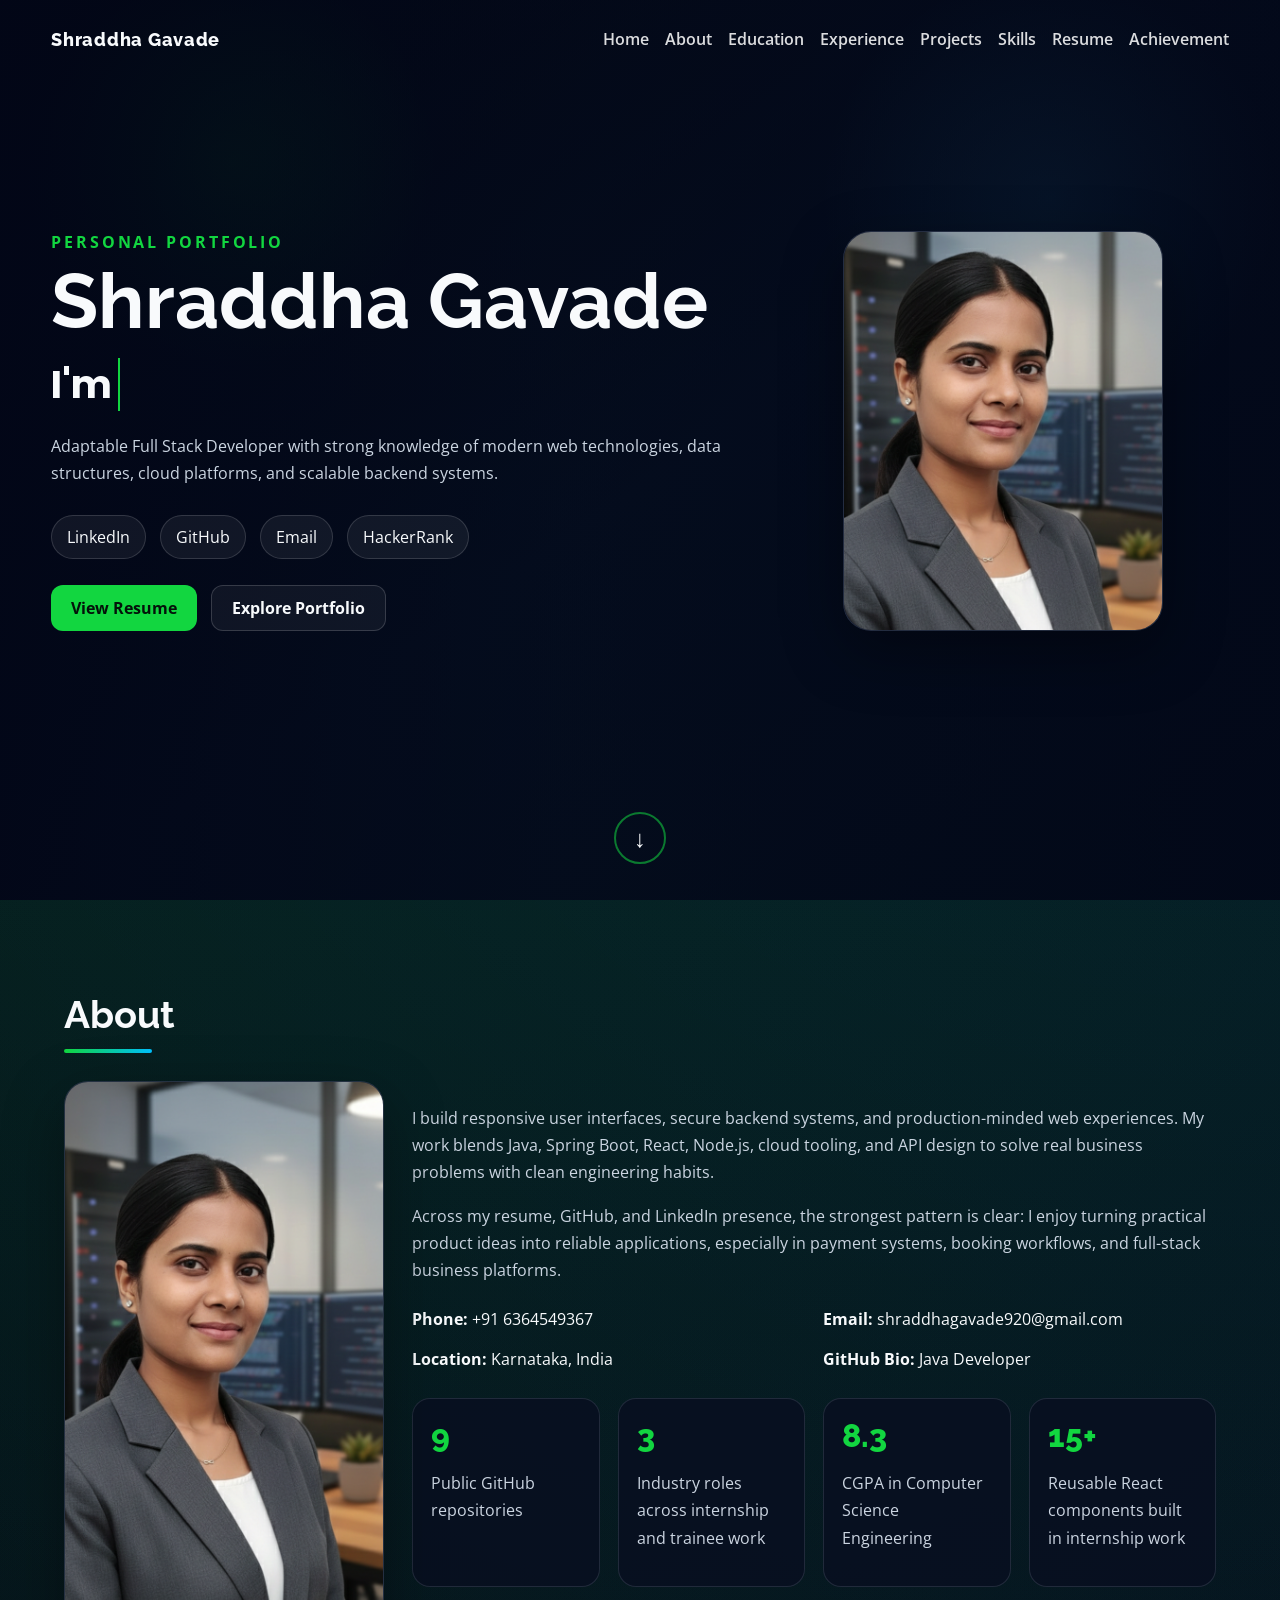
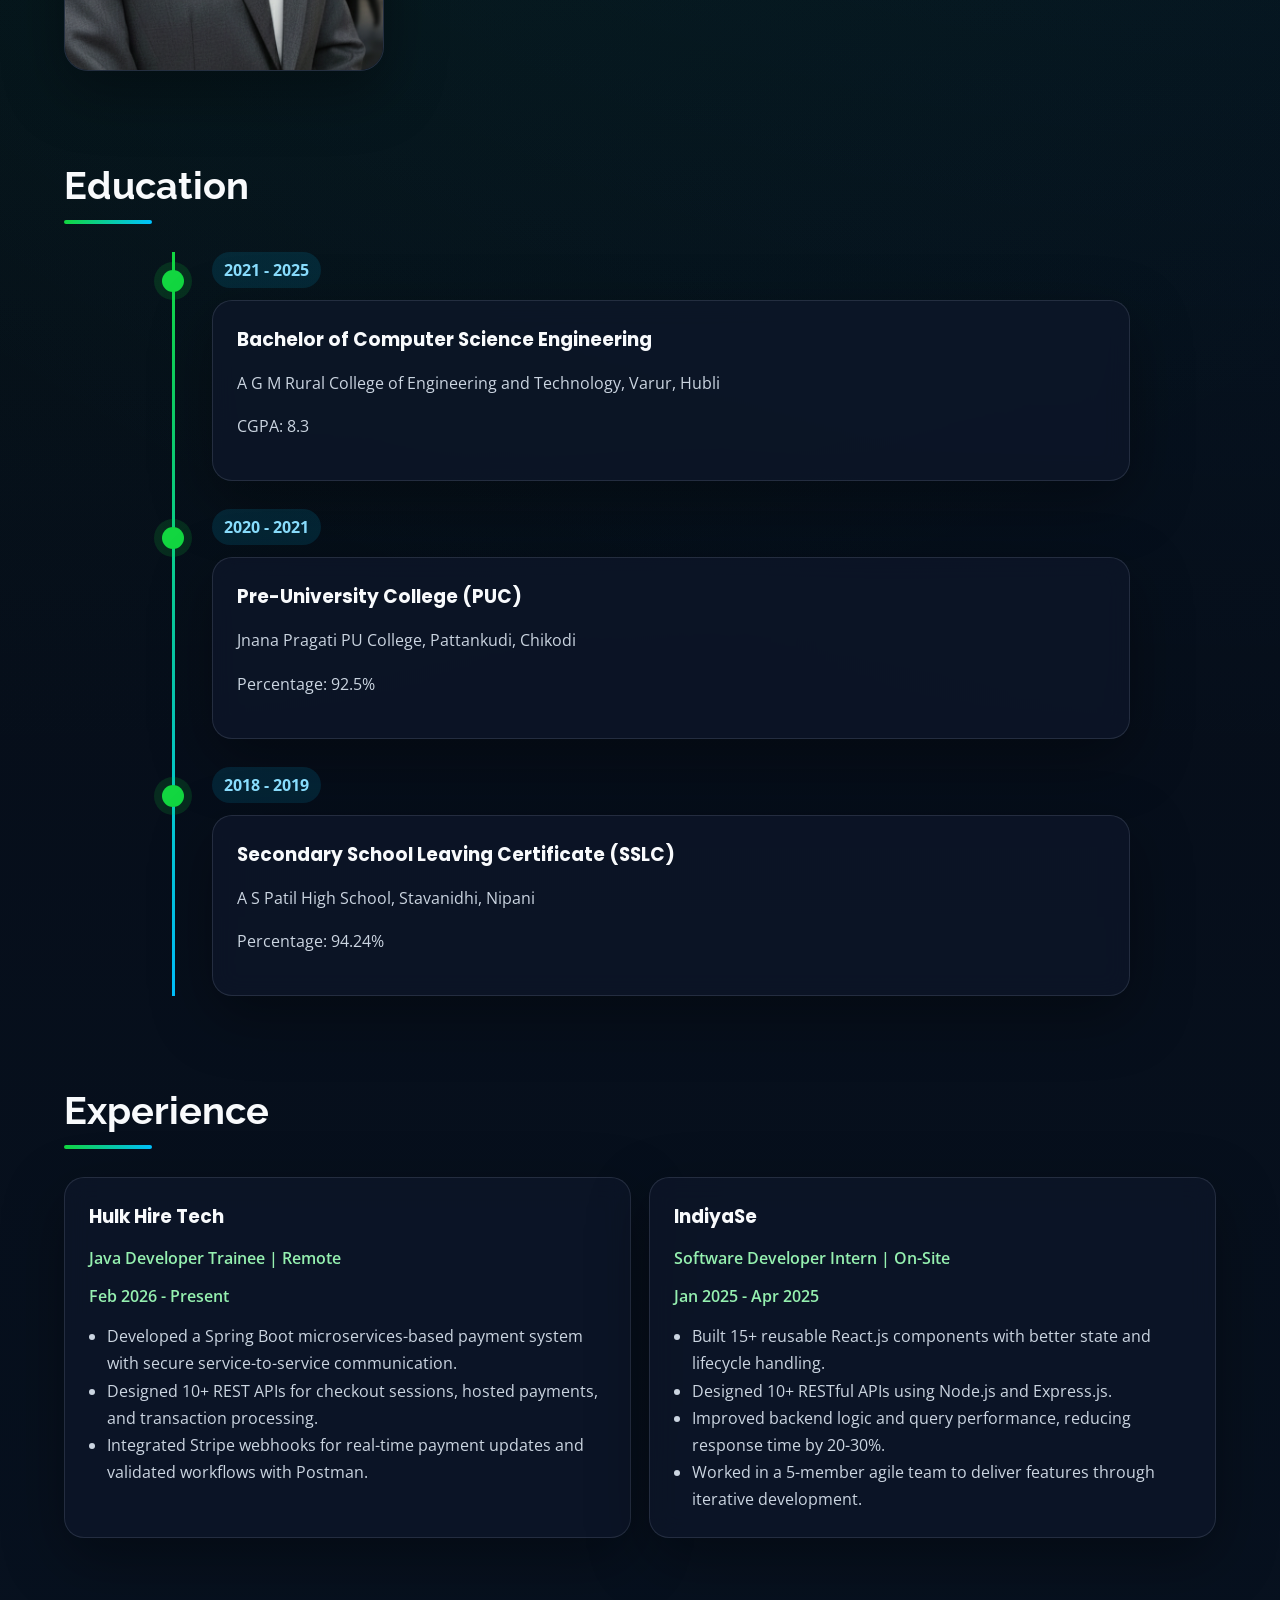
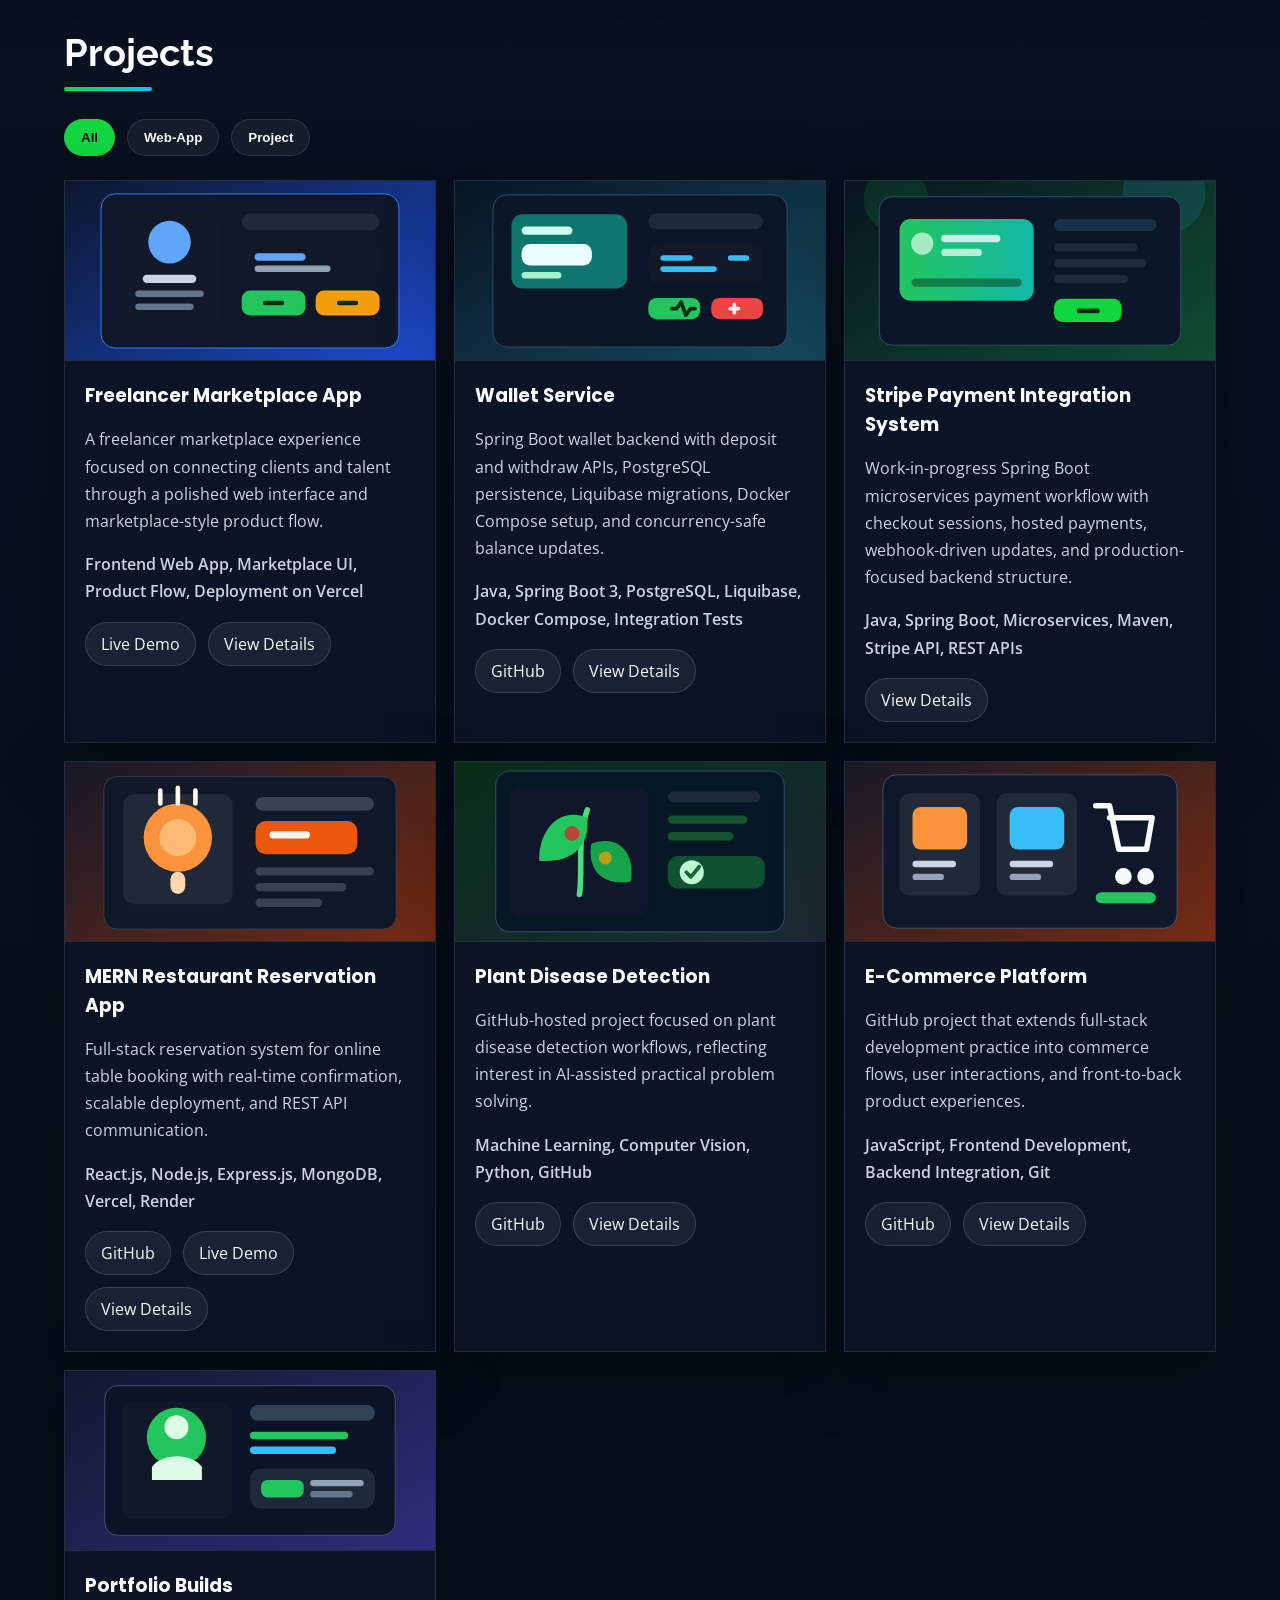
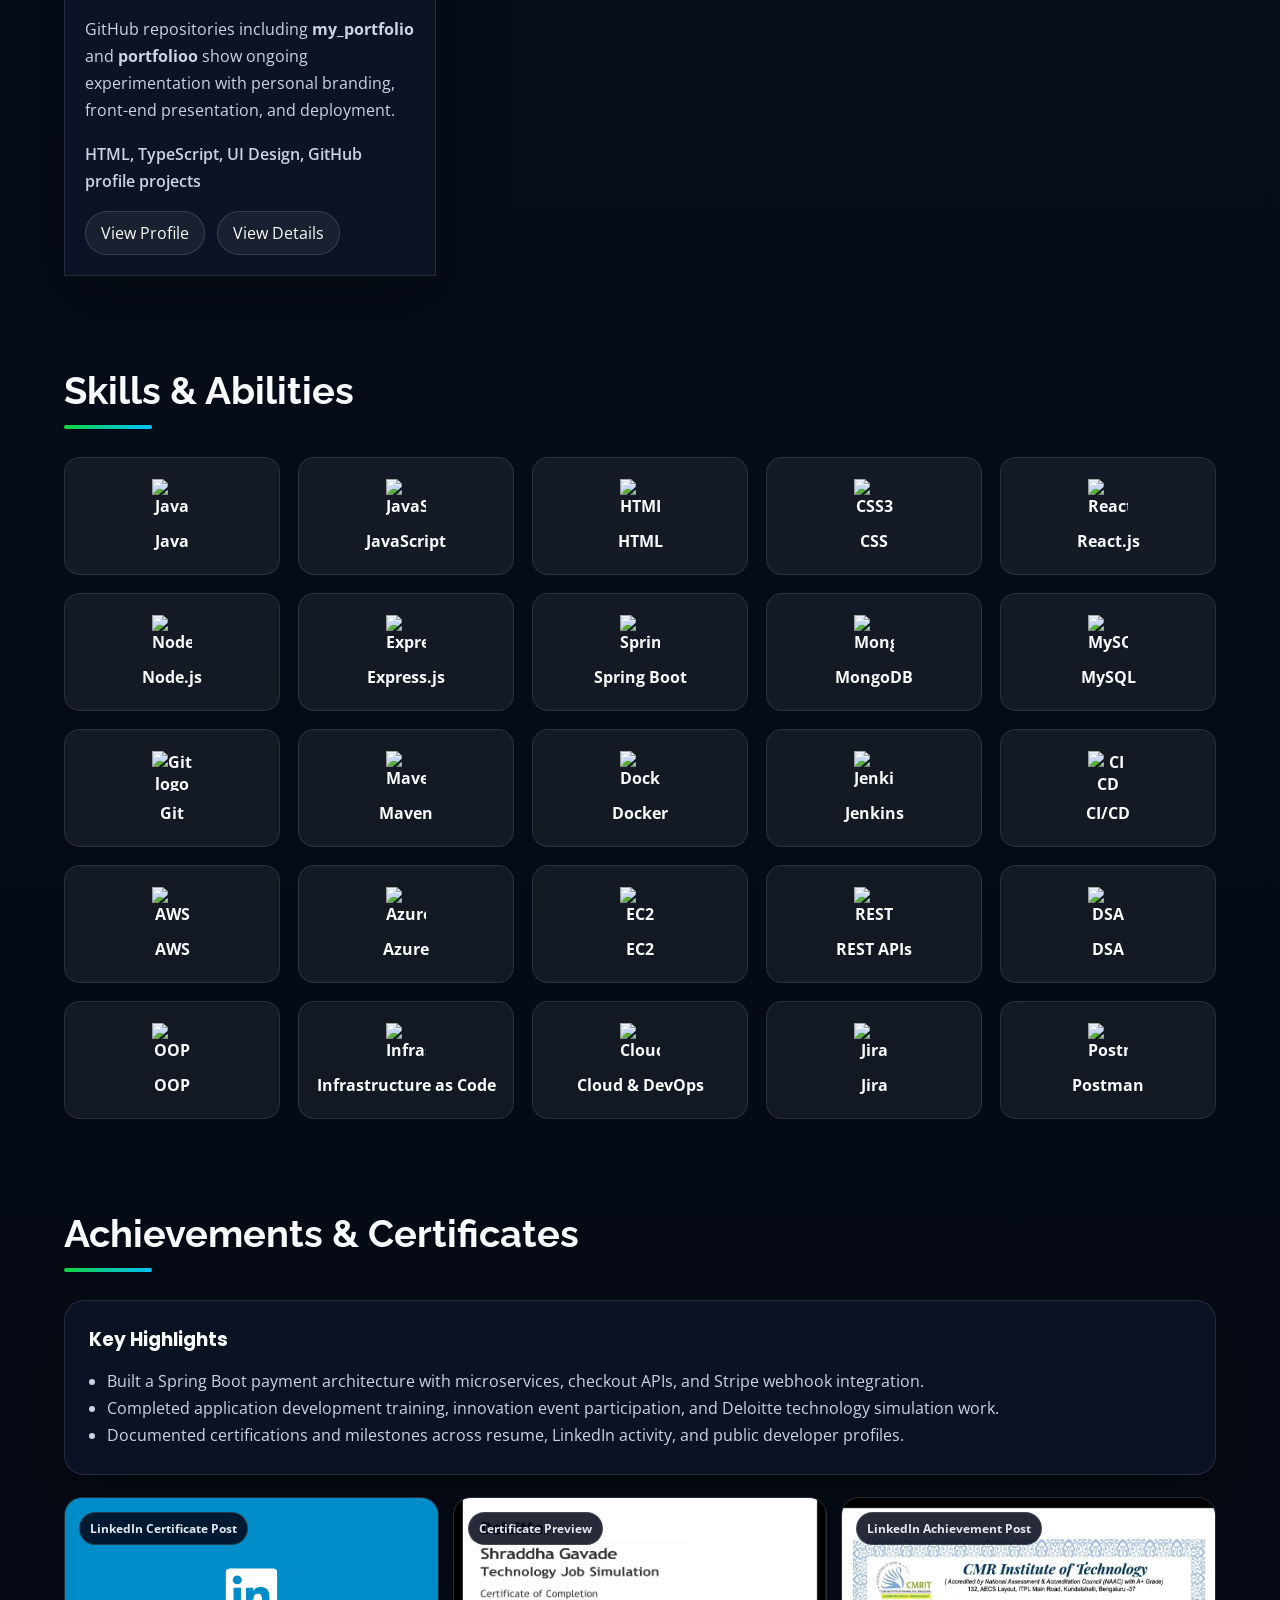
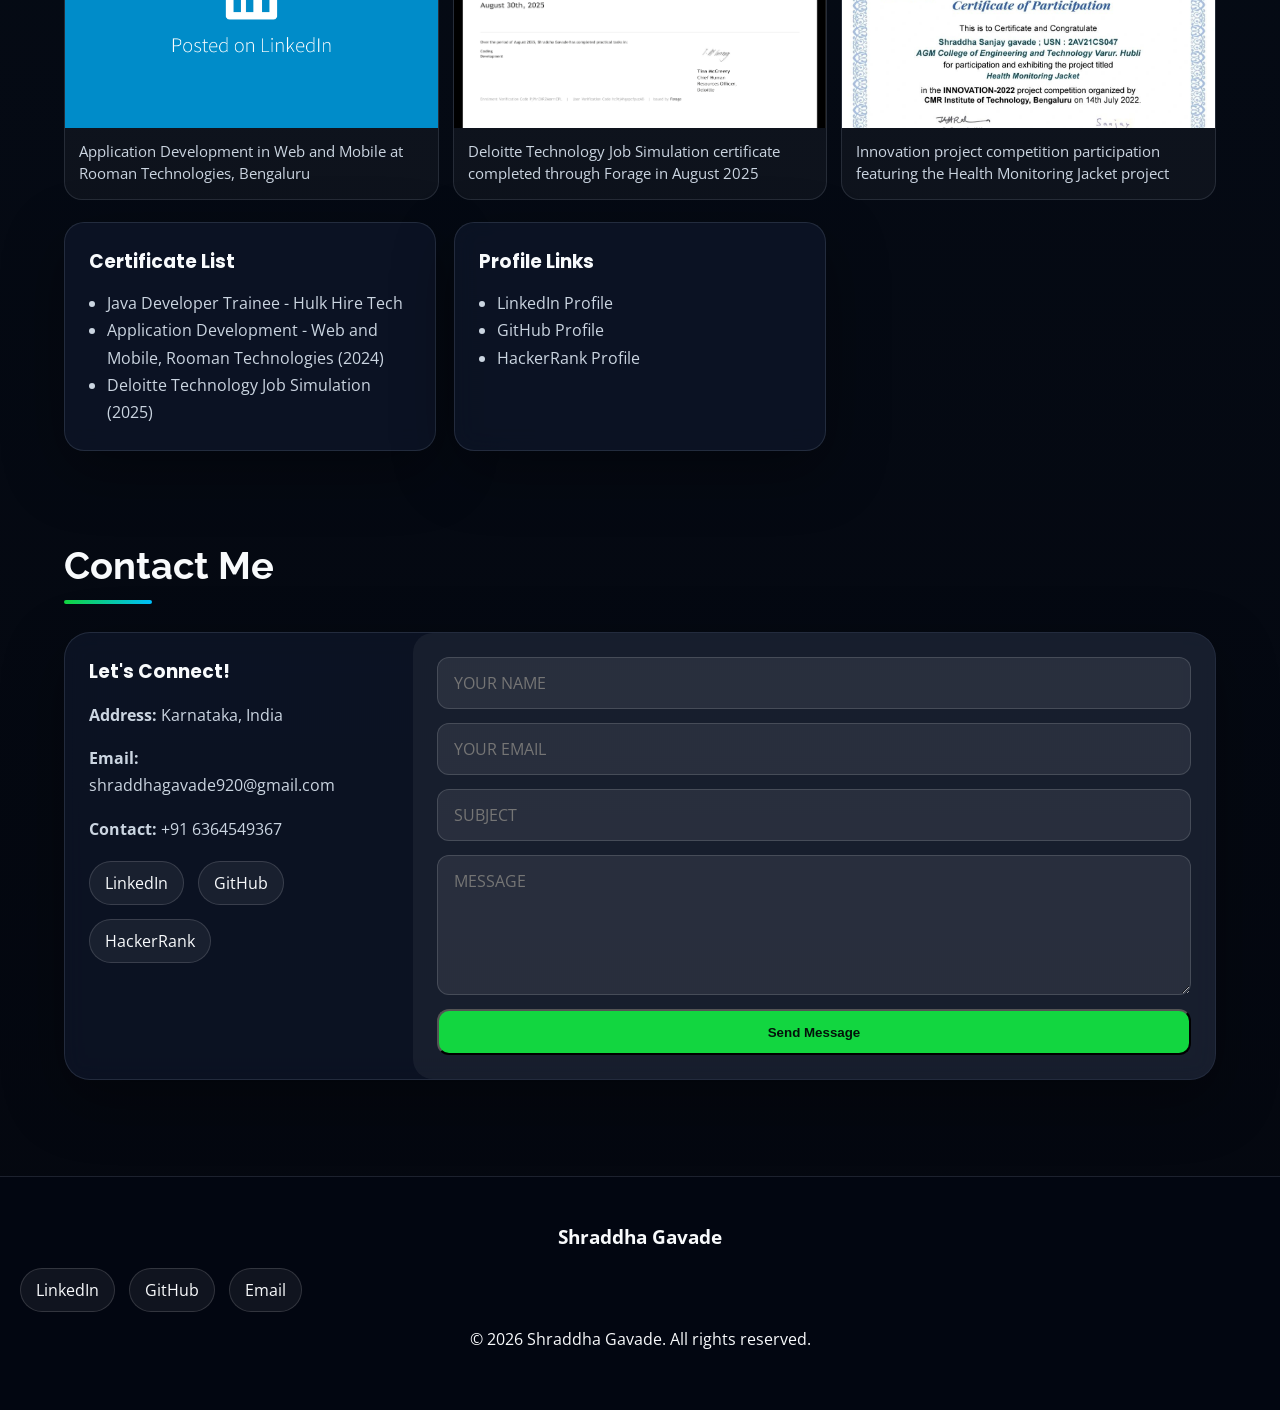
==== index.html @ e68abaf1 "Publish updated portfolio site" ====
<!DOCTYPE html>
<html lang="en">
<head>
  <meta charset="UTF-8">
  <meta name="viewport" content="width=device-width, initial-scale=1.0">
  <title>Shraddha Gavade | Portfolio</title>
  <meta name="description" content="Shraddha Gavade portfolio built from resume, GitHub, and LinkedIn details.">
  <link rel="preconnect" href="https://fonts.googleapis.com">
  <link rel="preconnect" href="https://fonts.gstatic.com" crossorigin>
  <link href="https://fonts.googleapis.com/css2?family=Open+Sans:wght@400;600;700&family=Poppins:wght@400;500;600;700&family=Raleway:wght@600;700;800&display=swap" rel="stylesheet">
  <link rel="stylesheet" href="styles.css">
</head>
<body>
  <canvas id="particle-canvas" aria-hidden="true"></canvas>

  <header class="hero" id="home">
    <nav class="nav">
      <a class="brand" href="#home">Shraddha Gavade</a>
      <button class="nav-toggle" aria-expanded="false" aria-controls="nav-links">Menu</button>
      <ul class="nav-links" id="nav-links">
        <li><a href="#home">Home</a></li>
        <li><a href="#about">About</a></li>
        <li><a href="#education">Education</a></li>
        <li><a href="#experience">Experience</a></li>
        <li><a href="#projects">Projects</a></li>
        <li><a href="#skills">Skills</a></li>
        <li><a href="assets/Gavade-Shraddha-Resume.pdf" target="_blank" rel="noreferrer">Resume</a></li>
        <li><a href="#achievements">Achievement</a></li>
      </ul>
    </nav>

    <div class="hero-inner">
      <div class="hero-copy">
        <p class="eyebrow">Personal Portfolio</p>
        <h1>Shraddha Gavade</h1>
        <h2>I'm <span id="typing-text"></span></h2>
        <p class="hero-summary">
          Adaptable Full Stack Developer with strong knowledge of modern web technologies,
          data structures, cloud platforms, and scalable backend systems.
        </p>
        <div class="social-links">
          <a href="https://www.linkedin.com/in/shraddha-gavade-b7859b2b2?utm_source=share&utm_campaign=share_via&utm_content=profile&utm_medium=android_app" target="_blank" rel="noreferrer">LinkedIn</a>
          <a href="https://github.com/shraddhagavade" target="_blank" rel="noreferrer">GitHub</a>
          <a href="mailto:shraddhagavade920@gmail.com">Email</a>
          <a href="https://www.hackerrank.com/profile/shraddhagavade81" target="_blank" rel="noreferrer">HackerRank</a>
        </div>
        <div class="hero-actions">
          <a class="btn btn-primary" href="assets/Gavade-Shraddha-Resume.pdf" target="_blank" rel="noreferrer">View Resume</a>
          <a class="btn btn-secondary" href="#about">Explore Portfolio</a>
        </div>
      </div>

      <div class="hero-photo-wrap">
        <div class="hero-photo-card hero-photo-card--compact">
          <img src="assets/shraddhaPhoto.png" alt="Portrait of Shraddha Gavade">
        </div>
      </div>
    </div>

    <a class="scroll-cue" href="#about" aria-label="Scroll to about section">&darr;</a>
  </header>

  <main>
    <section class="section about" id="about">
      <div class="section-title">
        <h2>About</h2>
      </div>

      <div class="about-grid">
        <div class="about-photo">
          <img src="assets/shraddhaPhoto.png" alt="Shraddha Gavade profile photo">
        </div>

        <div class="about-content">
          <p>
            I build responsive user interfaces, secure backend systems, and production-minded web
            experiences. My work blends Java, Spring Boot, React, Node.js, cloud tooling, and API
            design to solve real business problems with clean engineering habits.
          </p>
          <p>
            Across my resume, GitHub, and LinkedIn presence, the strongest pattern is clear:
            I enjoy turning practical product ideas into reliable applications, especially in
            payment systems, booking workflows, and full-stack business platforms.
          </p>

          <div class="detail-grid">
            <div><strong>Phone:</strong> +91 6364549367</div>
            <div><strong>Email:</strong> shraddhagavade920@gmail.com</div>
            <div><strong>Location:</strong> Karnataka, India</div>
            <div><strong>GitHub Bio:</strong> Java Developer</div>
          </div>

          <div class="stats-grid">
            <article>
              <span>9</span>
              <p>Public GitHub repositories</p>
            </article>
            <article>
              <span>3</span>
              <p>Industry roles across internship and trainee work</p>
            </article>
            <article>
              <span>8.3</span>
              <p>CGPA in Computer Science Engineering</p>
            </article>
            <article>
              <span>15+</span>
              <p>Reusable React components built in internship work</p>
            </article>
          </div>
        </div>
      </div>
    </section>

    <section class="section" id="education">
      <div class="section-title">
        <h2>Education</h2>
      </div>

      <div class="timeline">
        <article class="timeline-item">
          <span class="timeline-date">2021 - 2025</span>
          <div class="timeline-card">
            <h3>Bachelor of Computer Science Engineering</h3>
            <p>A G M Rural College of Engineering and Technology, Varur, Hubli</p>
            <p>CGPA: 8.3</p>
          </div>
        </article>

        <article class="timeline-item">
          <span class="timeline-date">2020 - 2021</span>
          <div class="timeline-card">
            <h3>Pre-University College (PUC)</h3>
            <p>Jnana Pragati PU College, Pattankudi, Chikodi</p>
            <p>Percentage: 92.5%</p>
          </div>
        </article>

        <article class="timeline-item">
          <span class="timeline-date">2018 - 2019</span>
          <div class="timeline-card">
            <h3>Secondary School Leaving Certificate (SSLC)</h3>
            <p>A S Patil High School, Stavanidhi, Nipani</p>
            <p>Percentage: 94.24%</p>
          </div>
        </article>
      </div>
    </section>

    <section class="section" id="experience">
      <div class="section-title">
        <h2>Experience</h2>
      </div>

      <div class="experience-list">
        <article class="panel">
          <h3>Hulk Hire Tech</h3>
          <p class="role">Java Developer Trainee | Remote</p>
          <p class="date">Feb 2026 - Present</p>
          <ul>
            <li>Developed a Spring Boot microservices-based payment system with secure service-to-service communication.</li>
            <li>Designed 10+ REST APIs for checkout sessions, hosted payments, and transaction processing.</li>
            <li>Integrated Stripe webhooks for real-time payment updates and validated workflows with Postman.</li>
          </ul>
        </article>

        <article class="panel">
          <h3>IndiyaSe</h3>
          <p class="role">Software Developer Intern | On-Site</p>
          <p class="date">Jan 2025 - Apr 2025</p>
          <ul>
            <li>Built 15+ reusable React.js components with better state and lifecycle handling.</li>
            <li>Designed 10+ RESTful APIs using Node.js and Express.js.</li>
            <li>Improved backend logic and query performance, reducing response time by 20-30%.</li>
            <li>Worked in a 5-member agile team to deliver features through iterative development.</li>
          </ul>
        </article>
      </div>
    </section>

    <section class="section" id="projects">
      <div class="section-title">
        <h2>Projects</h2>
      </div>

      <div class="project-filters" role="tablist" aria-label="Project filters">
        <button class="filter-btn active" data-filter="all">All</button>
        <button class="filter-btn" data-filter="fullstack">Web-App</button>
        <button class="filter-btn" data-filter="backend">Project</button>
      </div>

      <div class="projects-grid">
        <article class="project-card" data-category="fullstack">
          <div class="project-visual">
            <img src="assets/project-freelancer.svg" alt="Freelancer marketplace project illustration">
          </div>
          <div class="project-body">
            <h3>Freelancer Marketplace App</h3>
            <p>
              A freelancer marketplace experience focused on connecting clients and talent through
              a polished web interface and marketplace-style product flow.
            </p>
            <p class="tech">Frontend Web App, Marketplace UI, Product Flow, Deployment on Vercel</p>
            <div class="project-links">
              <a href="https://freelancer-marketplace-app.vercel.app/" target="_blank" rel="noreferrer">Live Demo</a>
              <button type="button" class="project-detail-btn" data-project="freelancer">View Details</button>
            </div>
          </div>
        </article>

        <article class="project-card" data-category="backend">
          <div class="project-visual">
            <img src="assets/project-wallet.svg" alt="Wallet service project illustration">
          </div>
          <div class="project-body">
            <h3>Wallet Service</h3>
            <p>
              Spring Boot wallet backend with deposit and withdraw APIs, PostgreSQL persistence,
              Liquibase migrations, Docker Compose setup, and concurrency-safe balance updates.
            </p>
            <p class="tech">Java, Spring Boot 3, PostgreSQL, Liquibase, Docker Compose, Integration Tests</p>
            <div class="project-links">
              <a href="https://github.com/shraddhagavade/wallet-service" target="_blank" rel="noreferrer">GitHub</a>
              <button type="button" class="project-detail-btn" data-project="wallet-service">View Details</button>
            </div>
          </div>
        </article>

        <article class="project-card" data-category="backend">
          <div class="project-visual">
            <img src="assets/project-payment.svg" alt="Payment platform project illustration">
          </div>
          <div class="project-body">
            <h3>Stripe Payment Integration System</h3>
            <p>
              Work-in-progress Spring Boot microservices payment workflow with checkout sessions,
              hosted payments, webhook-driven updates, and production-focused backend structure.
            </p>
            <p class="tech">Java, Spring Boot, Microservices, Maven, Stripe API, REST APIs</p>
            <div class="project-links">
              <button type="button" class="project-detail-btn" data-project="stripe-payment">View Details</button>
            </div>
          </div>
        </article>

        <article class="project-card" data-category="fullstack">
          <div class="project-visual">
            <img src="assets/project-restaurant.svg" alt="Restaurant reservation project illustration">
          </div>
          <div class="project-body">
            <h3>MERN Restaurant Reservation App</h3>
            <p>
              Full-stack reservation system for online table booking with real-time confirmation,
              scalable deployment, and REST API communication.
            </p>
            <p class="tech">React.js, Node.js, Express.js, MongoDB, Vercel, Render</p>
            <div class="project-links">
              <a href="https://github.com/shraddhagavade/restaurant-reservation-mern.git" target="_blank" rel="noreferrer">GitHub</a>
              <a href="https://restaurant-reservation-mern-jade.vercel.app" target="_blank" rel="noreferrer">Live Demo</a>
              <button type="button" class="project-detail-btn" data-project="restaurant">View Details</button>
            </div>
          </div>
        </article>

        <article class="project-card" data-category="backend">
          <div class="project-visual">
            <img src="assets/project-plant.svg" alt="Plant disease detection project illustration">
          </div>
          <div class="project-body">
            <h3>Plant Disease Detection</h3>
            <p>
              GitHub-hosted project focused on plant disease detection workflows, reflecting interest
              in AI-assisted practical problem solving.
            </p>
            <p class="tech">Machine Learning, Computer Vision, Python, GitHub</p>
            <div class="project-links">
              <a href="https://github.com/shraddhagavade/plant-Disease-Detection.git" target="_blank" rel="noreferrer">GitHub</a>
              <button type="button" class="project-detail-btn" data-project="plant">View Details</button>
            </div>
          </div>
        </article>

        <article class="project-card" data-category="fullstack">
          <div class="project-visual">
            <img src="assets/project-ecommerce.svg" alt="E-commerce platform project illustration">
          </div>
          <div class="project-body">
            <h3>E-Commerce Platform</h3>
            <p>
              GitHub project that extends full-stack development practice into commerce flows,
              user interactions, and front-to-back product experiences.
            </p>
            <p class="tech">JavaScript, Frontend Development, Backend Integration, Git</p>
            <div class="project-links">
              <a href="https://github.com/shraddhagavade/eCommerce.git" target="_blank" rel="noreferrer">GitHub</a>
              <button type="button" class="project-detail-btn" data-project="ecommerce">View Details</button>
            </div>
          </div>
        </article>

        <article class="project-card" data-category="fullstack">
          <div class="project-visual">
            <img src="assets/project-portfolio.svg" alt="Portfolio design project illustration">
          </div>
          <div class="project-body">
            <h3>Portfolio Builds</h3>
            <p>
              GitHub repositories including <strong>my_portfolio</strong> and <strong>portfolioo</strong>
              show ongoing experimentation with personal branding, front-end presentation, and deployment.
            </p>
            <p class="tech">HTML, TypeScript, UI Design, GitHub profile projects</p>
            <div class="project-links">
              <a href="https://github.com/shraddhagavade" target="_blank" rel="noreferrer">View Profile</a>
              <button type="button" class="project-detail-btn" data-project="portfolio">View Details</button>
            </div>
          </div>
        </article>
      </div>
    </section>

    <section class="section" id="skills">
      <div class="section-title">
        <h2>Skills &amp; Abilities</h2>
      </div>

      <div class="skills-grid">
        <article class="skill-chip"><img src="https://cdn.jsdelivr.net/gh/devicons/devicon/icons/java/java-original.svg" alt="Java logo"><span>Java</span></article>
        <article class="skill-chip"><img src="https://cdn.jsdelivr.net/gh/devicons/devicon/icons/javascript/javascript-original.svg" alt="JavaScript logo"><span>JavaScript</span></article>
        <article class="skill-chip"><img src="https://cdn.jsdelivr.net/gh/devicons/devicon/icons/html5/html5-original.svg" alt="HTML5 logo"><span>HTML</span></article>
        <article class="skill-chip"><img src="https://cdn.jsdelivr.net/gh/devicons/devicon/icons/css3/css3-original.svg" alt="CSS3 logo"><span>CSS</span></article>
        <article class="skill-chip"><img src="https://cdn.jsdelivr.net/gh/devicons/devicon/icons/react/react-original.svg" alt="React logo"><span>React.js</span></article>
        <article class="skill-chip"><img src="https://cdn.jsdelivr.net/gh/devicons/devicon/icons/nodejs/nodejs-original.svg" alt="Node.js logo"><span>Node.js</span></article>
        <article class="skill-chip"><img src="https://cdn.jsdelivr.net/gh/devicons/devicon/icons/express/express-original.svg" alt="Express logo"><span>Express.js</span></article>
        <article class="skill-chip"><img src="https://cdn.jsdelivr.net/gh/devicons/devicon/icons/spring/spring-original.svg" alt="Spring Boot logo"><span>Spring Boot</span></article>
        <article class="skill-chip"><img src="https://cdn.jsdelivr.net/gh/devicons/devicon/icons/mongodb/mongodb-original.svg" alt="MongoDB logo"><span>MongoDB</span></article>
        <article class="skill-chip"><img src="https://cdn.jsdelivr.net/gh/devicons/devicon/icons/mysql/mysql-original.svg" alt="MySQL logo"><span>MySQL</span></article>
        <article class="skill-chip"><img src="https://cdn.jsdelivr.net/gh/devicons/devicon/icons/git/git-original.svg" alt="Git logo"><span>Git</span></article>
        <article class="skill-chip"><img src="https://cdn.jsdelivr.net/gh/devicons/devicon/icons/maven/maven-original.svg" alt="Maven logo"><span>Maven</span></article>
        <article class="skill-chip"><img src="https://cdn.jsdelivr.net/gh/devicons/devicon/icons/docker/docker-original.svg" alt="Docker logo"><span>Docker</span></article>
        <article class="skill-chip"><img src="https://cdn.jsdelivr.net/gh/devicons/devicon/icons/jenkins/jenkins-original.svg" alt="Jenkins logo"><span>Jenkins</span></article>
        <article class="skill-chip"><img src="https://cdn.jsdelivr.net/gh/devicons/devicon/icons/githubactions/githubactions-original.svg" alt="CI CD logo"><span>CI/CD</span></article>
        <article class="skill-chip"><img src="https://cdn.jsdelivr.net/gh/devicons/devicon/icons/amazonwebservices/amazonwebservices-original-wordmark.svg" alt="AWS logo"><span>AWS</span></article>
        <article class="skill-chip"><img src="https://cdn.jsdelivr.net/gh/devicons/devicon/icons/azure/azure-original.svg" alt="Azure logo"><span>Azure</span></article>
        <article class="skill-chip"><img src="https://cdn.jsdelivr.net/gh/devicons/devicon/icons/amazonwebservices/amazonwebservices-original-wordmark.svg" alt="EC2 logo"><span>EC2</span></article>
        <article class="skill-chip"><img src="https://cdn.jsdelivr.net/gh/devicons/devicon/icons/fastapi/fastapi-original.svg" alt="REST API icon"><span>REST APIs</span></article>
        <article class="skill-chip"><img src="https://cdn.jsdelivr.net/gh/devicons/devicon/icons/codeforces/codeforces-plain.svg" alt="DSA icon"><span>DSA</span></article>
        <article class="skill-chip"><img src="https://cdn.jsdelivr.net/gh/devicons/devicon/icons/java/java-original.svg" alt="OOP icon"><span>OOP</span></article>
        <article class="skill-chip"><img src="https://cdn.jsdelivr.net/gh/devicons/devicon/icons/terraform/terraform-original.svg" alt="Infrastructure as Code logo"><span>Infrastructure as Code</span></article>
        <article class="skill-chip"><img src="https://cdn.jsdelivr.net/gh/devicons/devicon/icons/kubernetes/kubernetes-plain.svg" alt="Cloud and DevOps logo"><span>Cloud &amp; DevOps</span></article>
        <article class="skill-chip"><img src="https://cdn.jsdelivr.net/gh/devicons/devicon/icons/jira/jira-original.svg" alt="Jira logo"><span>Jira</span></article>
        <article class="skill-chip"><img src="https://cdn.jsdelivr.net/gh/devicons/devicon/icons/postman/postman-original.svg" alt="Postman logo"><span>Postman</span></article>
      </div>
    </section>

    <section class="section" id="achievements">
      <div class="section-title">
        <h2>Achievements &amp; Certificates</h2>
      </div>

      <div class="achievement-highlight panel">
        <h3>Key Highlights</h3>
        <ul>
          <li>Built a Spring Boot payment architecture with microservices, checkout APIs, and Stripe webhook integration.</li>
          <li>Completed application development training, innovation event participation, and Deloitte technology simulation work.</li>
          <li>Documented certifications and milestones across resume, LinkedIn activity, and public developer profiles.</li>
        </ul>
      </div>

      <div class="certificate-gallery certificate-gallery--wide">
        <a class="certificate-card" href="https://www.linkedin.com/posts/shraddha-gavade-b7859b2b2_application-development-in-web-and-mobile-activity-7343988540680110080-UDSA?utm_source=social_share_send&utm_medium=android_app&rcm=ACoAAEsxhcwBZuk6tFFbdyG0Qmbun6UX-9vSyTU&utm_campaign=copy_link" target="_blank" rel="noreferrer">
          <img src="assets/certificate-rooman.png" alt="Rooman Technologies application development certificate from LinkedIn post">
          <span class="certificate-tag">LinkedIn Certificate Post</span>
          <figcaption>Application Development in Web and Mobile at Rooman Technologies, Bengaluru</figcaption>
        </a>

        <a class="certificate-card" href="assets/certificate-deloitte.png" target="_blank" rel="noreferrer">
          <img src="assets/certificate-deloitte.png" alt="Deloitte technology job simulation certificate">
          <span class="certificate-tag">Certificate Preview</span>
          <figcaption>Deloitte Technology Job Simulation certificate completed through Forage in August 2025</figcaption>
        </a>

        <a class="certificate-card" href="https://www.linkedin.com/posts/shraddha-gavade-b7859b2b2_innovation-technology-cmrit-activity-7291017207906463744-FKEw?utm_source=social_share_send&utm_medium=android_app&rcm=ACoAAEsxhcwBZuk6tFFbdyG0Qmbun6UX-9vSyTU&utm_campaign=copy_link" target="_blank" rel="noreferrer">
          <img src="assets/certificate-innovation.jpg" alt="Innovation participation certificate or event image from LinkedIn post">
          <span class="certificate-tag">LinkedIn Achievement Post</span>
          <figcaption>Innovation project competition participation featuring the Health Monitoring Jacket project</figcaption>
        </a>
      </div>

      <div class="achievement-columns">
        <div class="panel">
          <h3>Certificate List</h3>
          <ul>
            <li>Java Developer Trainee - Hulk Hire Tech</li>
            <li>Application Development - Web and Mobile, Rooman Technologies (2024)</li>
            <li>Deloitte Technology Job Simulation (2025)</li>
          </ul>
        </div>

        <div class="panel">
          <h3>Profile Links</h3>
          <ul>
            <li><a href="https://www.linkedin.com/in/shraddha-gavade-b7859b2b2?utm_source=share&utm_campaign=share_via&utm_content=profile&utm_medium=android_app" target="_blank" rel="noreferrer">LinkedIn Profile</a></li>
            <li><a href="https://github.com/shraddhagavade" target="_blank" rel="noreferrer">GitHub Profile</a></li>
            <li><a href="https://www.hackerrank.com/profile/shraddhagavade81" target="_blank" rel="noreferrer">HackerRank Profile</a></li>
          </ul>
        </div>
      </div>
    </section>

    <section class="section contact-section" id="contact">
      <div class="section-title">
        <h2>Contact Me</h2>
      </div>

      <div class="contact-card">
        <div class="contact-info">
          <h3>Let's Connect!</h3>
          <p><strong>Address:</strong> Karnataka, India</p>
          <p><strong>Email:</strong> shraddhagavade920@gmail.com</p>
          <p><strong>Contact:</strong> +91 6364549367</p>
          <div class="social-links contact-links">
            <a href="https://www.linkedin.com/in/shraddha-gavade-b7859b2b2?utm_source=share&utm_campaign=share_via&utm_content=profile&utm_medium=android_app" target="_blank" rel="noreferrer">LinkedIn</a>
            <a href="https://github.com/shraddhagavade" target="_blank" rel="noreferrer">GitHub</a>
            <a href="https://www.hackerrank.com/profile/shraddhagavade81" target="_blank" rel="noreferrer">HackerRank</a>
          </div>
        </div>

        <form class="contact-form" id="contact-form">
          <input type="text" name="name" placeholder="YOUR NAME" required>
          <input type="email" name="email" placeholder="YOUR EMAIL" required>
          <input type="text" name="subject" placeholder="SUBJECT" required>
          <textarea name="message" placeholder="MESSAGE" required></textarea>
          <button type="submit" class="btn btn-primary">Send Message</button>
        </form>
      </div>
    </section>
  </main>

  <dialog class="project-modal" id="project-modal">
    <div class="project-modal-card">
      <button type="button" class="project-modal-close" id="project-modal-close" aria-label="Close project details">×</button>
      <p class="project-modal-tag" id="project-modal-tag"></p>
      <h3 id="project-modal-title"></h3>
      <p id="project-modal-description"></p>
      <div class="project-modal-meta">
        <div>
          <strong>Tech Stack</strong>
          <p id="project-modal-stack"></p>
        </div>
        <div>
          <strong>Highlights</strong>
          <ul id="project-modal-highlights"></ul>
        </div>
      </div>
      <div class="project-links project-modal-links" id="project-modal-links"></div>
    </div>
  </dialog>

  <footer class="footer">
    <h3>Shraddha Gavade</h3>
    <div class="social-links">
      <a href="https://www.linkedin.com/in/shraddha-gavade-b7859b2b2?utm_source=share&utm_campaign=share_via&utm_content=profile&utm_medium=android_app" target="_blank" rel="noreferrer">LinkedIn</a>
      <a href="https://github.com/shraddhagavade" target="_blank" rel="noreferrer">GitHub</a>
      <a href="mailto:shraddhagavade920@gmail.com">Email</a>
    </div>
    <p>&copy; 2026 Shraddha Gavade. All rights reserved.</p>
  </footer>

  <script src="script.js"></script>
</body>
</html>
---- styles.css ----
:root {
  --bg: #050816;
  --panel: rgba(15, 23, 42, 0.72);
  --panel-strong: rgba(8, 15, 32, 0.88);
  --text: #f8fafc;
  --muted: #cbd5e1;
  --accent: #12d640;
  --accent-2: #00c2ff;
  --border: rgba(148, 163, 184, 0.18);
  --shadow: 0 20px 60px rgba(0, 0, 0, 0.35);
}

* { box-sizing: border-box; }
html { scroll-behavior: smooth; }

body {
  margin: 0;
  min-height: 100vh;
  font-family: "Open Sans", sans-serif;
  background:
    radial-gradient(circle at top left, rgba(18, 214, 64, 0.12), transparent 30%),
    radial-gradient(circle at top right, rgba(0, 194, 255, 0.12), transparent 30%),
    linear-gradient(180deg, #04070f 0%, #07111f 42%, #04070f 100%);
  color: var(--text);
}

a { color: inherit; text-decoration: none; }
img { display: block; max-width: 100%; }

#particle-canvas {
  position: fixed;
  inset: 0;
  width: 100%;
  height: 100%;
  z-index: -1;
  opacity: 0.55;
}

.hero {
  position: relative;
  min-height: 100vh;
  padding: 28px clamp(20px, 4vw, 56px) 36px;
  display: flex;
  flex-direction: column;
  justify-content: space-between;
  background:
    radial-gradient(circle at 18% 18%, rgba(18, 214, 64, 0.16), transparent 16%),
    radial-gradient(circle at 82% 22%, rgba(56, 189, 248, 0.18), transparent 18%),
    linear-gradient(145deg, #030712 0%, #071425 52%, #04111d 100%);
}

.hero::before {
  content: "";
  position: absolute;
  inset: 0;
  background:
    linear-gradient(90deg, rgba(2, 6, 23, 0.9) 0%, rgba(2, 6, 23, 0.55) 44%, rgba(2, 6, 23, 0.78) 100%);
}

.hero > * { position: relative; z-index: 1; }

.nav {
  display: flex;
  align-items: center;
  justify-content: space-between;
  gap: 24px;
}

.brand {
  font-family: "Raleway", sans-serif;
  font-size: 1.15rem;
  font-weight: 800;
  letter-spacing: 0.04em;
}

.nav-toggle {
  display: none;
  border: 1px solid rgba(255, 255, 255, 0.18);
  background: rgba(255, 255, 255, 0.08);
  color: var(--text);
  border-radius: 999px;
  padding: 10px 16px;
  cursor: pointer;
}

.nav-links {
  display: flex;
  align-items: center;
  flex-wrap: wrap;
  gap: 16px;
  list-style: none;
  margin: 0;
  padding: 0;
}

.nav-links a {
  color: rgba(255, 255, 255, 0.86);
  font-weight: 600;
}

.nav-links a:hover,
.social-links a:hover,
.project-links a:hover { color: var(--accent); }

.hero-inner {
  display: grid;
  grid-template-columns: 1.2fr 0.8fr;
  gap: 48px;
  align-items: center;
}

.eyebrow {
  margin: 0 0 12px;
  color: var(--accent);
  text-transform: uppercase;
  letter-spacing: 0.18em;
  font-weight: 700;
}

.hero h1 {
  margin: 0;
  font-family: "Raleway", sans-serif;
  font-size: clamp(3rem, 6vw, 5.25rem);
  line-height: 0.95;
}

.hero h2 {
  margin: 18px 0 0;
  font-family: "Poppins", sans-serif;
  font-size: clamp(1.5rem, 3vw, 2.4rem);
}

#typing-text {
  color: var(--accent);
  border-right: 2px solid var(--accent);
  padding-right: 6px;
}

.hero-summary,
.about-content p,
.project-body p,
.panel li,
.timeline-card p,
.contact-info p {
  color: var(--muted);
  line-height: 1.7;
}

.hero-summary {
  max-width: 720px;
  margin: 20px 0 28px;
}

.social-links {
  display: flex;
  flex-wrap: wrap;
  gap: 14px;
}

.social-links a,
.project-links a,
.project-detail-btn {
  border: 1px solid rgba(255, 255, 255, 0.14);
  background: rgba(255, 255, 255, 0.06);
  padding: 10px 15px;
  border-radius: 999px;
  transition: 0.25s ease;
}

.project-detail-btn {
  color: var(--text);
  font: inherit;
  cursor: pointer;
}

.hero-actions {
  display: flex;
  flex-wrap: wrap;
  gap: 14px;
  margin-top: 26px;
}

.btn {
  display: inline-flex;
  align-items: center;
  justify-content: center;
  min-height: 46px;
  padding: 0 20px;
  border-radius: 12px;
  font-weight: 700;
  transition: 0.25s ease;
}

.btn-primary {
  background: var(--accent);
  color: #04120a;
}

.btn-primary:hover {
  transform: translateY(-2px);
  box-shadow: 0 18px 30px rgba(18, 214, 64, 0.22);
}

.btn-secondary {
  border: 1px solid rgba(255, 255, 255, 0.16);
  background: rgba(255, 255, 255, 0.05);
}

.hero-photo-wrap {
  display: flex;
  justify-content: center;
}

.hero-photo-card,
.about-photo,
.panel,
.timeline-card,
.project-card,
.contact-card {
  background: var(--panel);
  border: 1px solid var(--border);
  box-shadow: var(--shadow);
  backdrop-filter: blur(12px);
}

.hero-photo-card {
  width: min(390px, 100%);
  border-radius: 28px;
  overflow: hidden;
}

.hero-photo-card--compact {
  width: min(320px, 82%);
}

.hero-photo-card img {
  aspect-ratio: 4 / 5;
  object-fit: cover;
  object-position: center 16%;
}

.hero-photo-card--compact img {
  max-height: 430px;
}

.scroll-cue {
  align-self: center;
  display: grid;
  place-items: center;
  width: 52px;
  height: 52px;
  border-radius: 50%;
  border: 2px solid rgba(18, 214, 64, 0.55);
  font-size: 1.5rem;
}

.section {
  padding: 92px clamp(20px, 5vw, 80px) 0;
}

.section-title {
  margin-bottom: 28px;
}

.section-title h2 {
  margin: 0;
  font-family: "Raleway", sans-serif;
  font-size: clamp(2rem, 3vw, 2.8rem);
}

.section-title h2::after {
  content: "";
  display: block;
  width: 88px;
  height: 4px;
  border-radius: 999px;
  margin-top: 12px;
  background: linear-gradient(90deg, var(--accent), var(--accent-2));
}

.about-grid,
.contact-card {
  display: grid;
  grid-template-columns: 320px 1fr;
  gap: 28px;
  align-items: start;
}

.about-photo {
  border-radius: 24px;
  overflow: hidden;
  align-self: start;
  max-width: 320px;
  max-height: 590px;
}

.about-photo img {
  width: 100%;
  height: 590px;
  object-fit: cover;
  object-position: center top;
}

.about-content {
  padding: 8px 0;
}

.detail-grid,
.stats-grid,
.achievement-columns,
.experience-list,
.projects-grid,
.skills-grid {
  display: grid;
  gap: 18px;
}

.detail-grid {
  grid-template-columns: repeat(2, minmax(0, 1fr));
  margin: 24px 0 28px;
}

.detail-grid div,
.timeline-card,
.panel,
.project-body,
.contact-info,
.contact-form {
  border-radius: 20px;
}

.stats-grid {
  grid-template-columns: repeat(4, minmax(0, 1fr));
}

.stats-grid article {
  padding: 18px;
  border-radius: 18px;
  background: var(--panel-strong);
  border: 1px solid var(--border);
}

.stats-grid span {
  display: block;
  font-family: "Raleway", sans-serif;
  font-size: 2rem;
  font-weight: 800;
  color: var(--accent);
}

.timeline {
  position: relative;
  max-width: 980px;
  margin: 0 auto;
  display: grid;
  gap: 28px;
}

.timeline::before {
  content: "";
  position: absolute;
  top: 0;
  bottom: 0;
  left: 22px;
  width: 3px;
  background: linear-gradient(180deg, var(--accent), var(--accent-2));
}

.timeline-item {
  position: relative;
  padding-left: 62px;
}

.timeline-item::before {
  content: "";
  position: absolute;
  top: 18px;
  left: 12px;
  width: 22px;
  height: 22px;
  border-radius: 50%;
  background: var(--accent);
  box-shadow: 0 0 0 8px rgba(18, 214, 64, 0.15);
}

.timeline-date {
  display: inline-block;
  margin-bottom: 12px;
  padding: 7px 12px;
  border-radius: 999px;
  background: rgba(0, 194, 255, 0.12);
  color: #8adfff;
  font-weight: 700;
}

.timeline-card,
.panel,
.contact-info,
.contact-form {
  padding: 24px;
}

.experience-list,
.achievement-columns {
  grid-template-columns: repeat(2, minmax(0, 1fr));
}

.panel h3,
.timeline-card h3,
.project-body h3,
.contact-info h3 {
  margin: 0 0 10px;
  font-family: "Poppins", sans-serif;
}

.panel ul,
.achievement-columns ul {
  margin: 14px 0 0;
  padding-left: 18px;
}

.role,
.date,
.tech {
  color: #95f0b0;
  font-weight: 600;
}

.project-filters {
  display: flex;
  flex-wrap: wrap;
  gap: 12px;
  margin-bottom: 24px;
}

.filter-btn {
  border: 1px solid var(--border);
  background: rgba(255, 255, 255, 0.06);
  color: var(--text);
  padding: 10px 16px;
  border-radius: 999px;
  font-weight: 700;
  cursor: pointer;
}

.filter-btn.active {
  background: var(--accent);
  color: #04120a;
}

.projects-grid {
  grid-template-columns: repeat(3, minmax(0, 1fr));
}

.project-card {
  overflow: hidden;
}

.project-card.hidden {
  display: none;
}

.project-visual {
  height: 180px;
  border-bottom: 1px solid var(--border);
}

.project-visual img {
  width: 100%;
  height: 100%;
  object-fit: cover;
}

.project-body {
  padding: 20px;
}

.project-links {
  display: flex;
  flex-wrap: wrap;
  gap: 12px;
  margin-top: 16px;
}

.project-modal {
  width: min(760px, calc(100vw - 32px));
  border: 0;
  padding: 0;
  background: transparent;
}

.project-modal::backdrop {
  background: rgba(2, 6, 23, 0.74);
  backdrop-filter: blur(6px);
}

.project-modal-card {
  position: relative;
  padding: 28px;
  border-radius: 24px;
  border: 1px solid var(--border);
  background: rgba(8, 15, 32, 0.96);
  color: var(--text);
  box-shadow: var(--shadow);
}

.project-modal-close {
  position: absolute;
  top: 14px;
  right: 14px;
  width: 42px;
  height: 42px;
  border-radius: 50%;
  border: 1px solid var(--border);
  background: rgba(255, 255, 255, 0.06);
  color: var(--text);
  font-size: 1.5rem;
  cursor: pointer;
}

.project-modal-tag {
  margin: 0 0 8px;
  color: var(--accent);
  font-weight: 700;
  letter-spacing: 0.08em;
  text-transform: uppercase;
  font-size: 0.82rem;
}

.project-modal-card h3 {
  margin: 0 0 12px;
  font-family: "Poppins", sans-serif;
  font-size: 1.8rem;
}

.project-modal-card p,
.project-modal-card li {
  color: var(--muted);
  line-height: 1.7;
}

.project-modal-meta {
  display: grid;
  grid-template-columns: 1fr 1fr;
  gap: 22px;
  margin-top: 18px;
}

.project-modal-meta strong {
  display: block;
  margin-bottom: 8px;
}

.project-modal-meta ul {
  margin: 0;
  padding-left: 18px;
}

.project-modal-links {
  margin-top: 22px;
}

.skills-grid {
  grid-template-columns: repeat(5, minmax(0, 1fr));
}

.skill-chip {
  padding: 16px 14px;
  text-align: center;
  border-radius: 16px;
  border: 1px solid var(--border);
  background: rgba(255, 255, 255, 0.06);
  font-weight: 700;
  display: flex;
  flex-direction: column;
  align-items: center;
  justify-content: center;
  gap: 12px;
  min-height: 118px;
}

.skill-chip img {
  width: 40px;
  height: 40px;
  object-fit: contain;
}

.skill-chip span {
  display: block;
  line-height: 1.35;
}

.achievement-columns {
  grid-template-columns: repeat(3, minmax(0, 1fr));
}

.achievement-highlight {
  margin-bottom: 22px;
}

.panel-certificate {
  display: flex;
  flex-direction: column;
}

.certificate-gallery {
  display: grid;
  gap: 14px;
  margin-top: 4px;
}

.certificate-gallery--wide {
  grid-template-columns: repeat(3, minmax(0, 1fr));
  margin-bottom: 22px;
}

.certificate-card {
  margin: 0;
  overflow: hidden;
  border-radius: 18px;
  border: 1px solid var(--border);
  background: rgba(255, 255, 255, 0.04);
  display: block;
  position: relative;
  transition: transform 0.25s ease, border-color 0.25s ease, box-shadow 0.25s ease;
}

.certificate-card:hover {
  transform: translateY(-4px);
  border-color: rgba(18, 214, 64, 0.45);
  box-shadow: 0 18px 40px rgba(0, 0, 0, 0.28);
}

.certificate-card img {
  width: 100%;
  height: 230px;
  object-fit: cover;
  object-position: center top;
}

.certificate-tag {
  position: absolute;
  top: 14px;
  left: 14px;
  padding: 7px 10px;
  border-radius: 999px;
  background: rgba(2, 6, 23, 0.85);
  border: 1px solid rgba(255, 255, 255, 0.14);
  color: #e2e8f0;
  font-size: 0.78rem;
  font-weight: 700;
}

.certificate-card figcaption {
  padding: 12px 14px 14px;
  color: var(--muted);
  font-size: 0.95rem;
  line-height: 1.5;
}

.contact-section {
  padding-bottom: 96px;
}

.contact-card {
  background: var(--panel);
  border-radius: 26px;
  overflow: hidden;
}

.contact-links {
  margin-top: 18px;
}

.contact-form {
  display: grid;
  gap: 14px;
  background: rgba(255, 255, 255, 0.05);
}

.contact-form input,
.contact-form textarea {
  width: 100%;
  border: 1px solid rgba(255, 255, 255, 0.14);
  background: rgba(255, 255, 255, 0.08);
  border-radius: 12px;
  padding: 14px 16px;
  color: var(--text);
  font: inherit;
}

.contact-form textarea {
  min-height: 140px;
  resize: vertical;
}

.footer {
  padding: 28px 20px 44px;
  text-align: center;
  border-top: 1px solid var(--border);
  background: rgba(3, 7, 18, 0.85);
}

@media (max-width: 1100px) {
  .hero-inner,
  .about-grid,
  .contact-card,
  .experience-list,
  .achievement-columns {
    grid-template-columns: 1fr;
  }

  .about-photo {
    max-width: 320px;
    max-height: none;
  }

  .about-photo img {
    height: auto;
  }

  .certificate-gallery--wide {
    grid-template-columns: 1fr;
  }

  .project-modal-meta {
    grid-template-columns: 1fr;
  }

  .projects-grid {
    grid-template-columns: repeat(2, minmax(0, 1fr));
  }

  .skills-grid {
    grid-template-columns: repeat(3, minmax(0, 1fr));
  }

  .stats-grid {
    grid-template-columns: repeat(2, minmax(0, 1fr));
  }
}

@media (max-width: 760px) {
  .hero {
    padding-top: 22px;
  }

  .nav {
    align-items: flex-start;
  }

  .nav-toggle {
    display: inline-flex;
  }

  .nav-links {
    display: none;
    width: 100%;
    padding-top: 18px;
    flex-direction: column;
    align-items: flex-start;
  }

  .nav-links.open {
    display: flex;
  }

  .detail-grid,
  .projects-grid,
  .skills-grid,
  .achievement-columns,
  .stats-grid {
    grid-template-columns: 1fr;
  }

  .section {
    padding-top: 72px;
  }

  .hero-photo-card {
    max-width: 320px;
  }

  .hero-photo-card--compact {
    width: min(300px, 100%);
  }
}
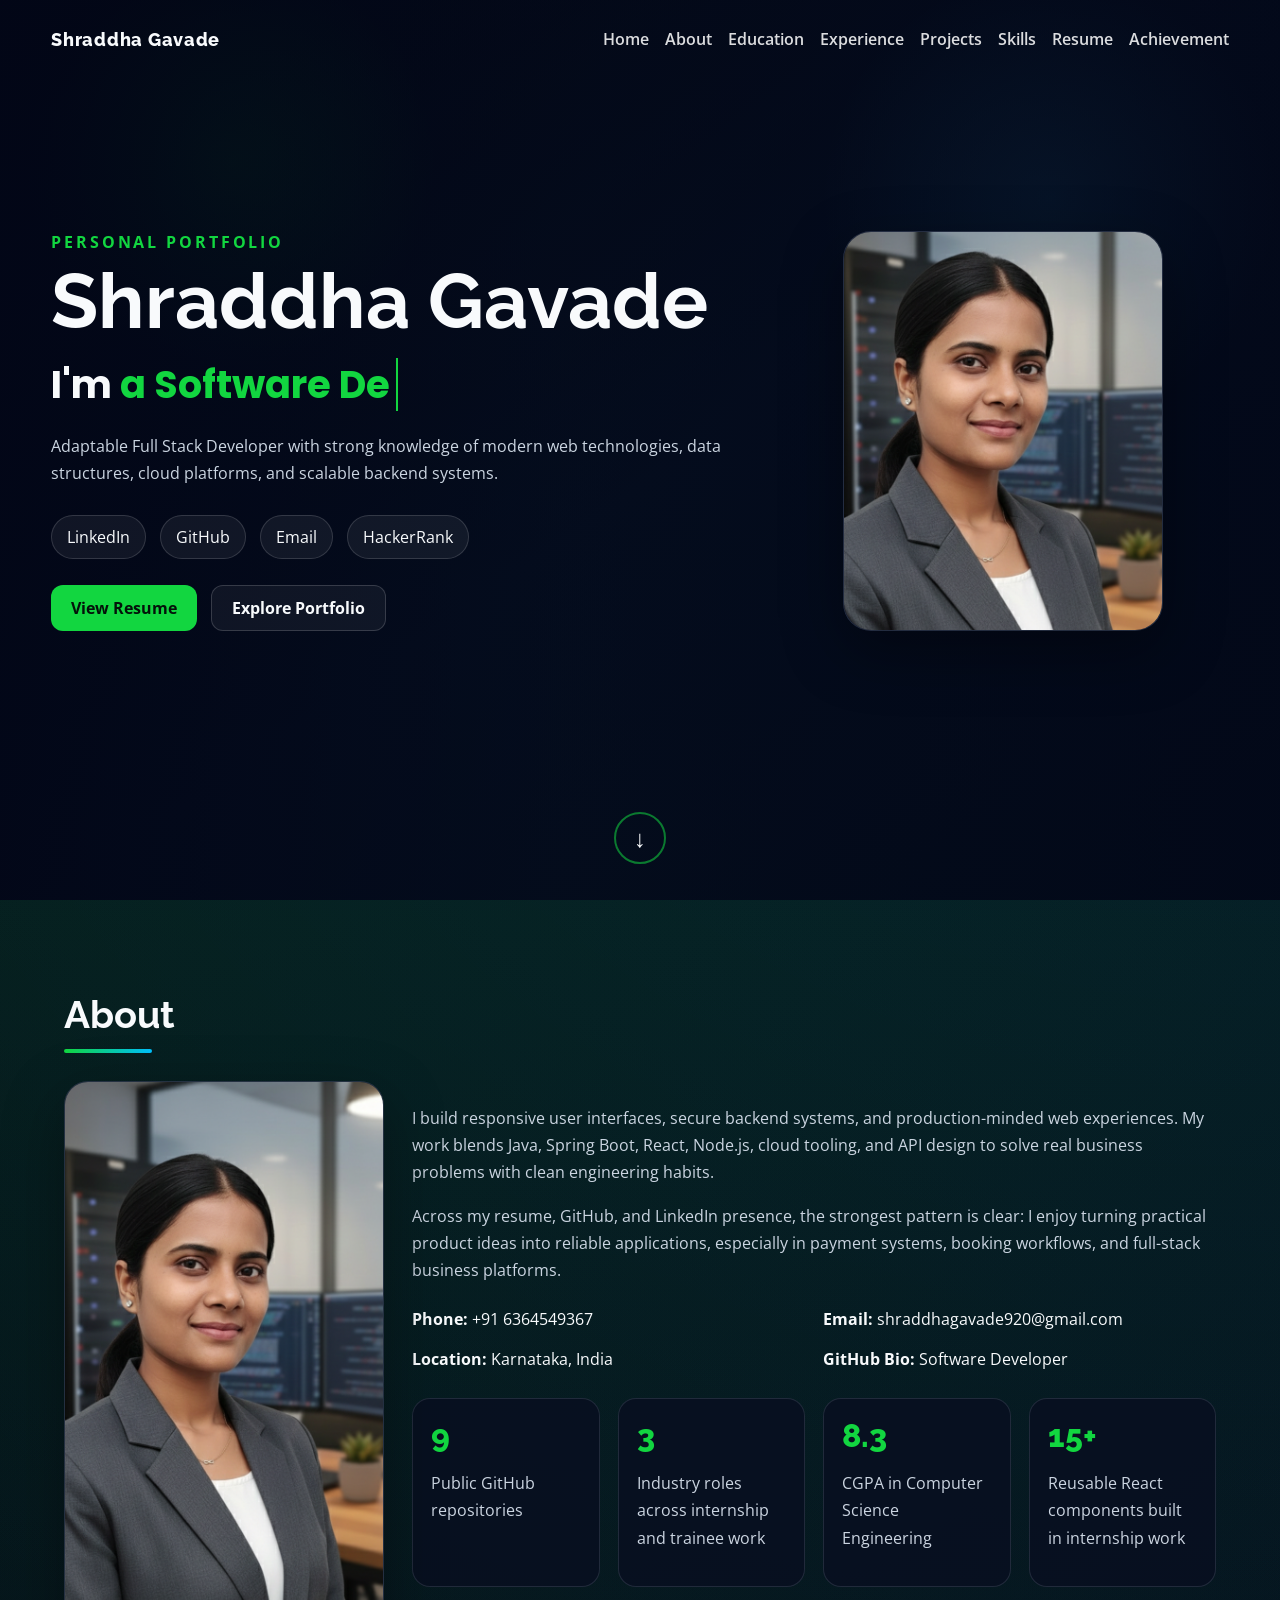
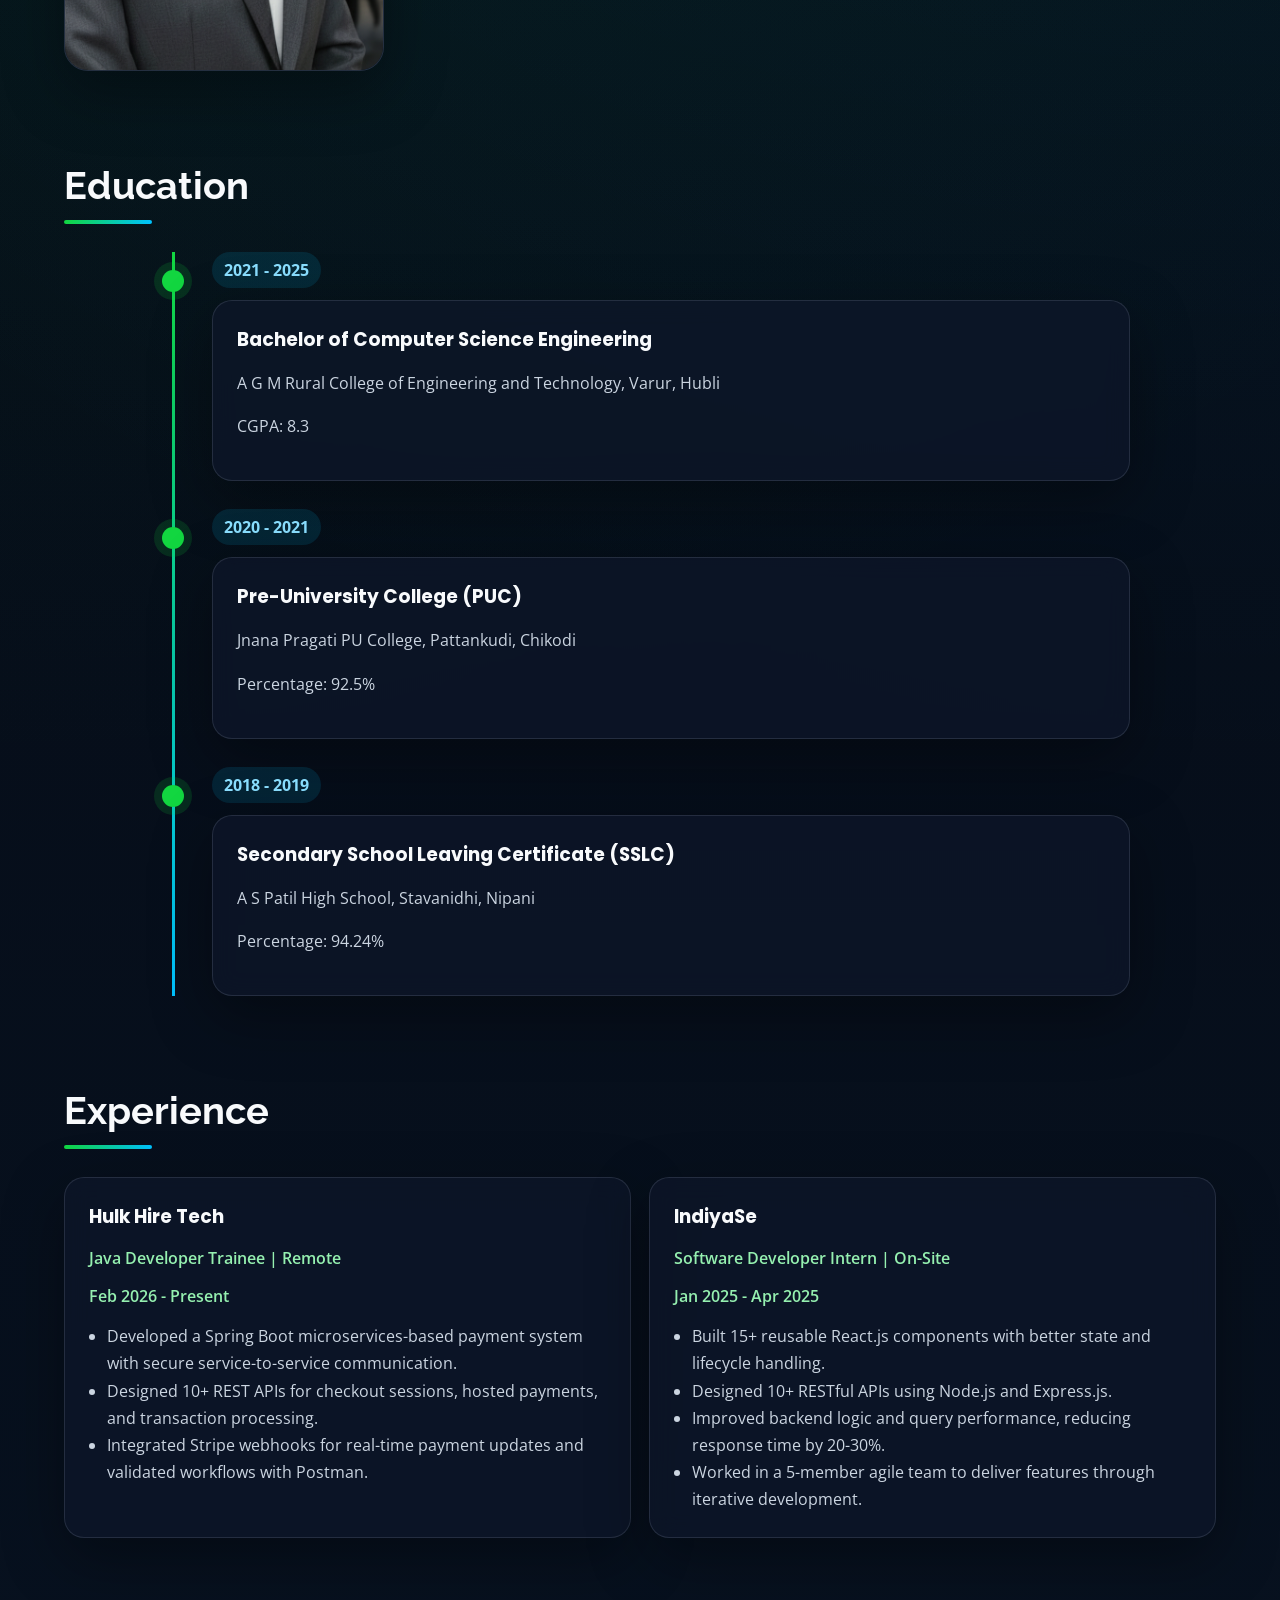
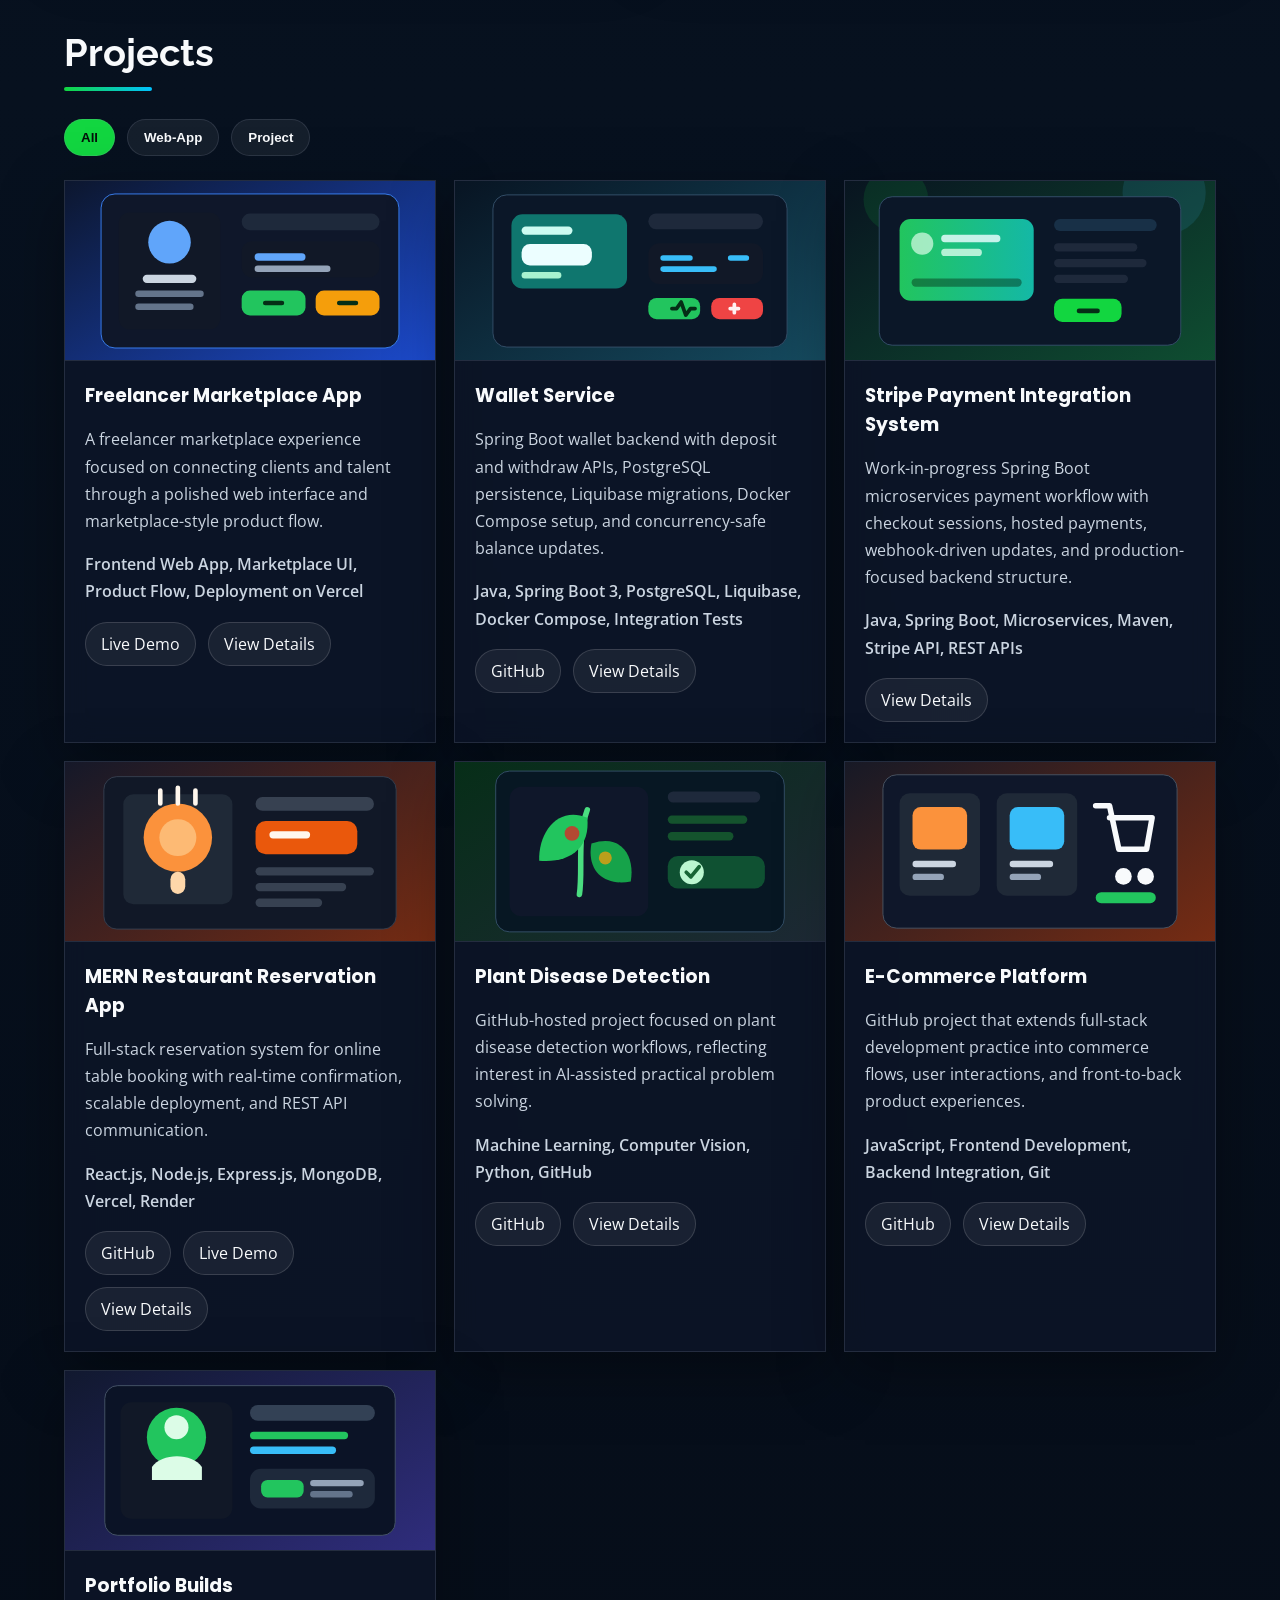
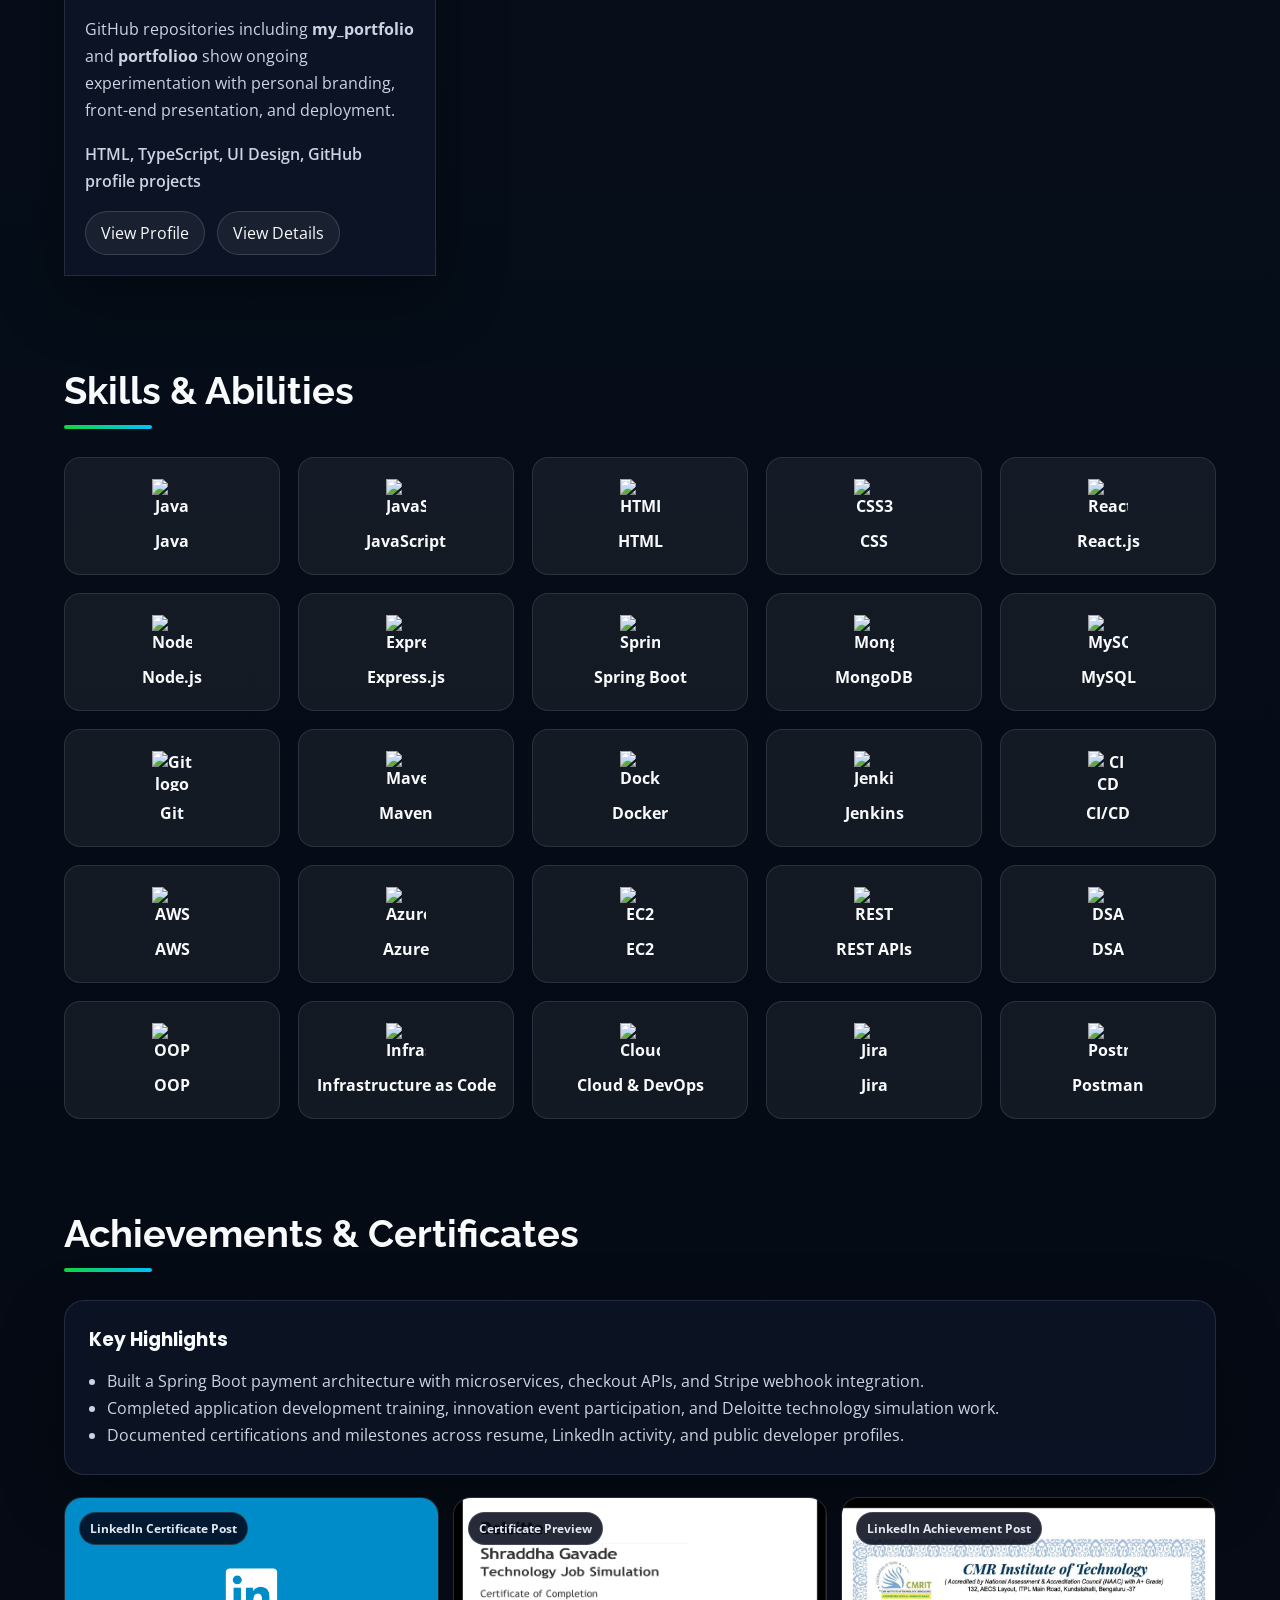
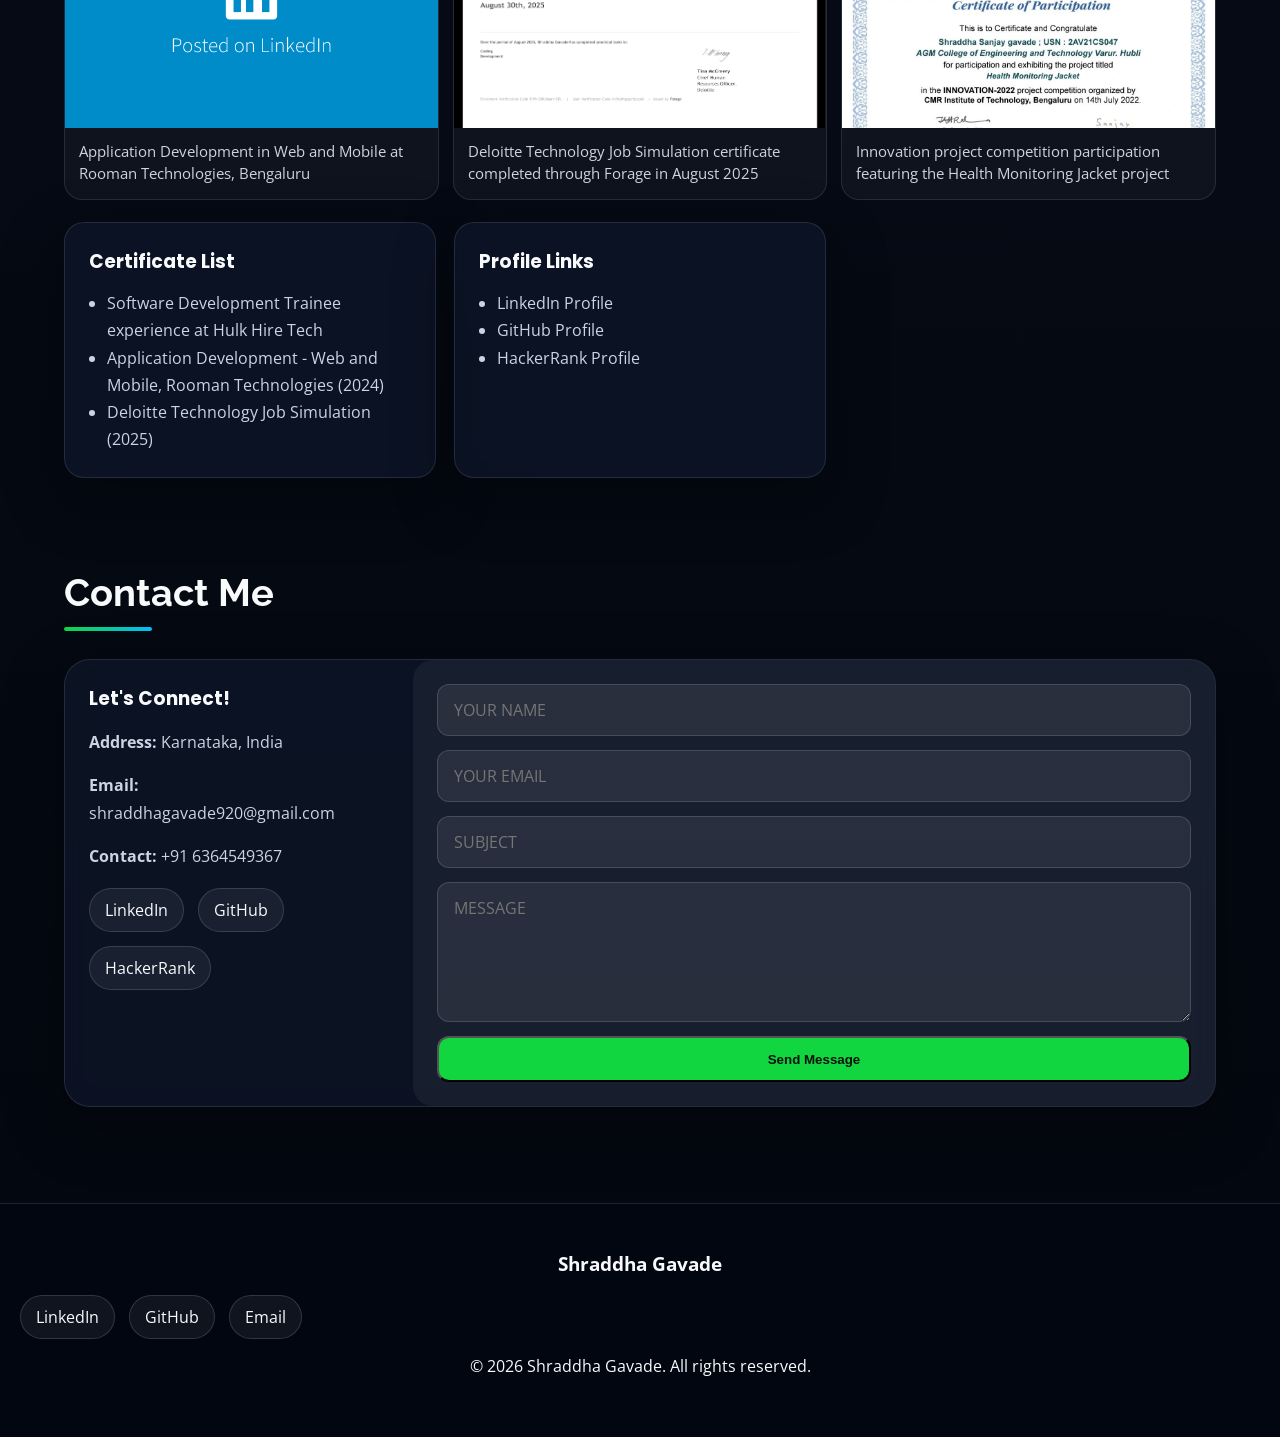
==== commit 154e195d: "Broaden portfolio role wording" ====
--- a/index.html
+++ b/index.html
@@ -87,7 +87,7 @@
             <div><strong>Phone:</strong> +91 6364549367</div>
             <div><strong>Email:</strong> shraddhagavade920@gmail.com</div>
             <div><strong>Location:</strong> Karnataka, India</div>
-            <div><strong>GitHub Bio:</strong> Java Developer</div>
+            <div><strong>GitHub Bio:</strong> Software Developer</div>
           </div>
 
           <div class="stats-grid">
@@ -390,7 +390,7 @@
         <div class="panel">
           <h3>Certificate List</h3>
           <ul>
-            <li>Java Developer Trainee - Hulk Hire Tech</li>
+            <li>Software Development Trainee experience at Hulk Hire Tech</li>
             <li>Application Development - Web and Mobile, Rooman Technologies (2024)</li>
             <li>Deloitte Technology Job Simulation (2025)</li>
           </ul>
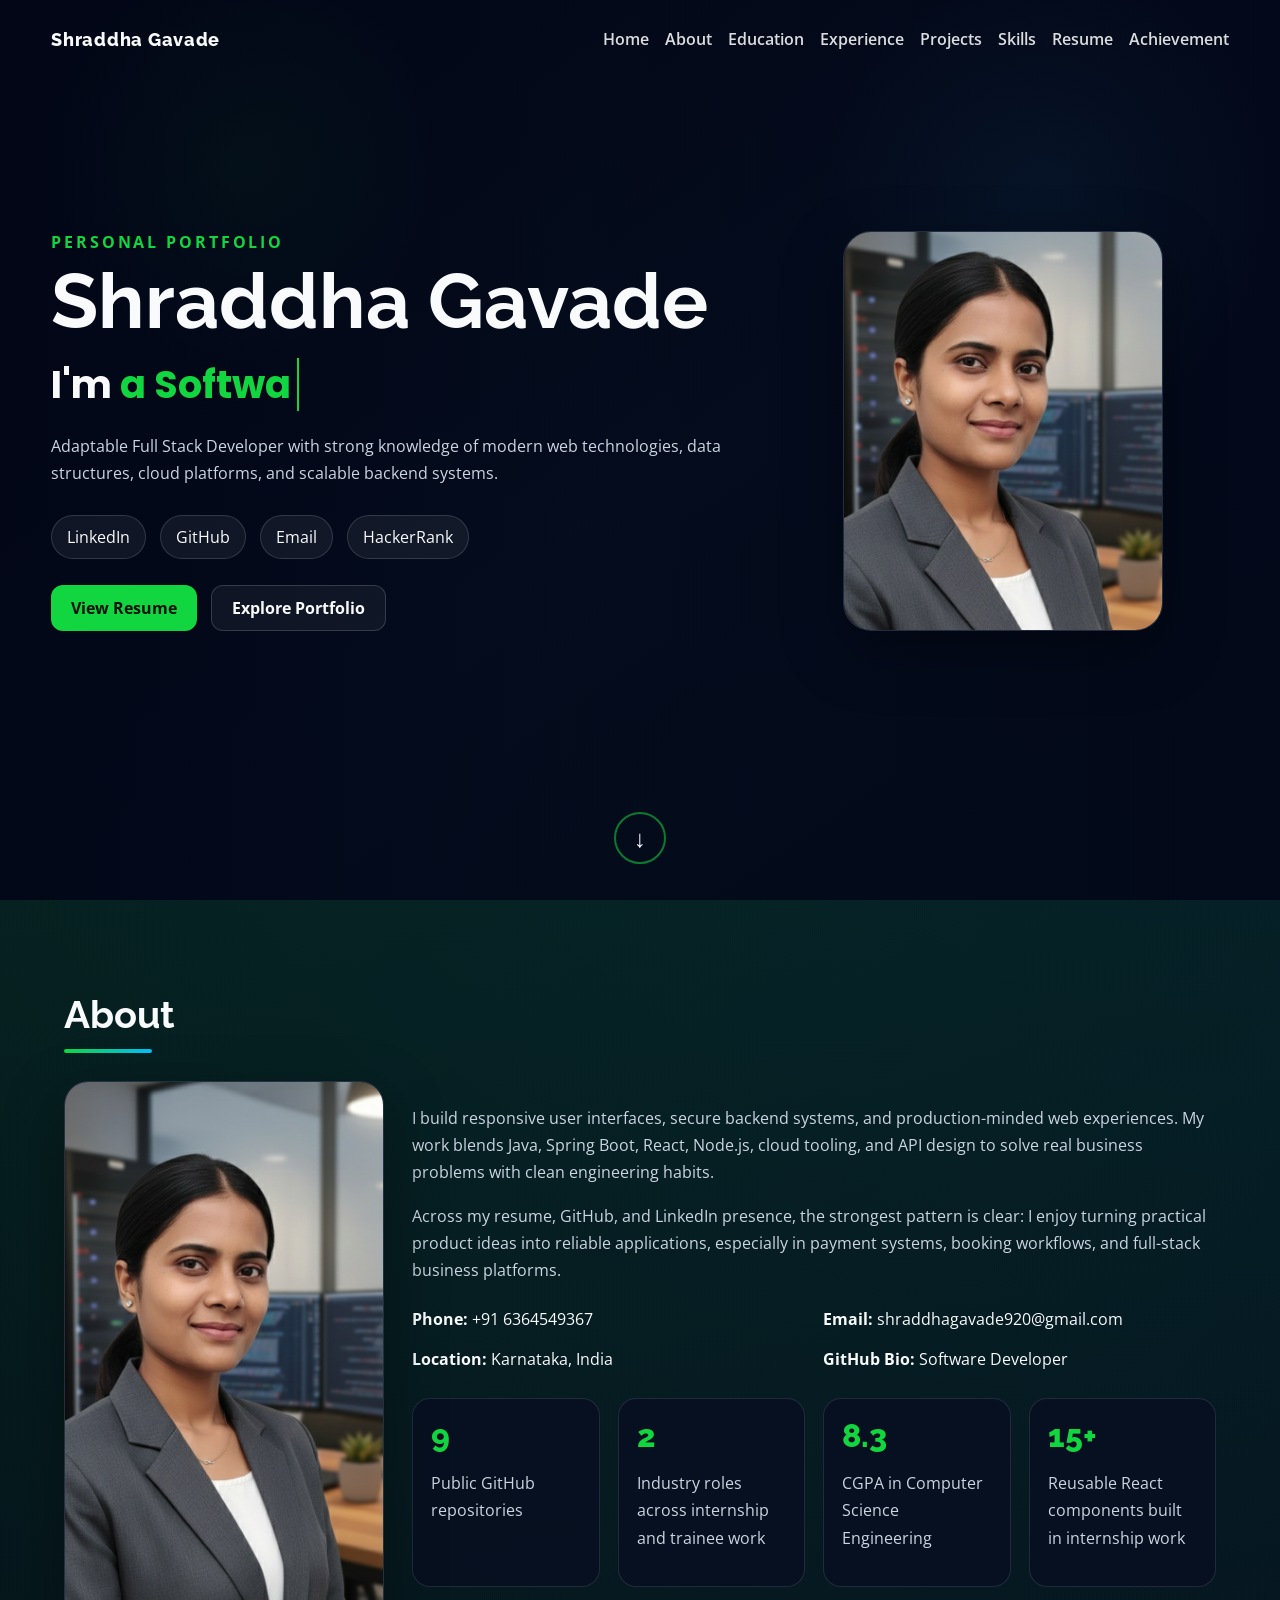
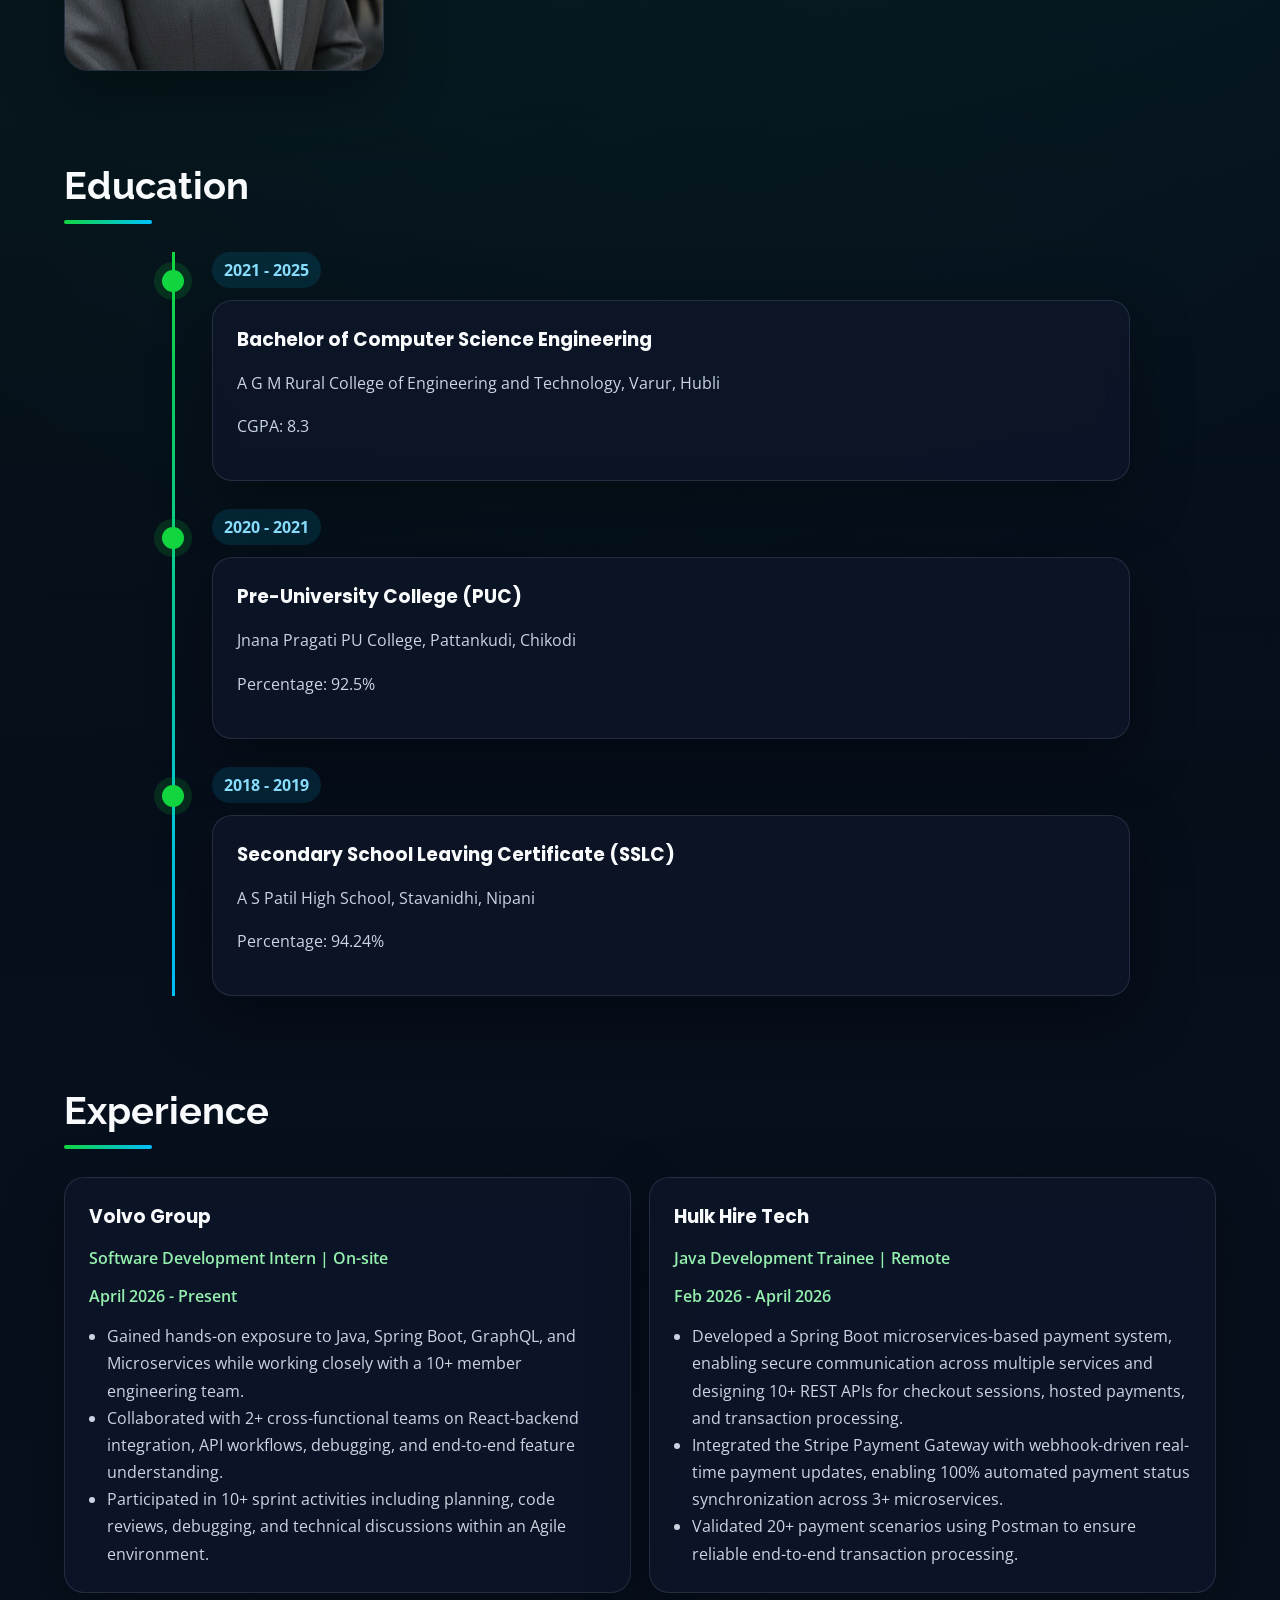
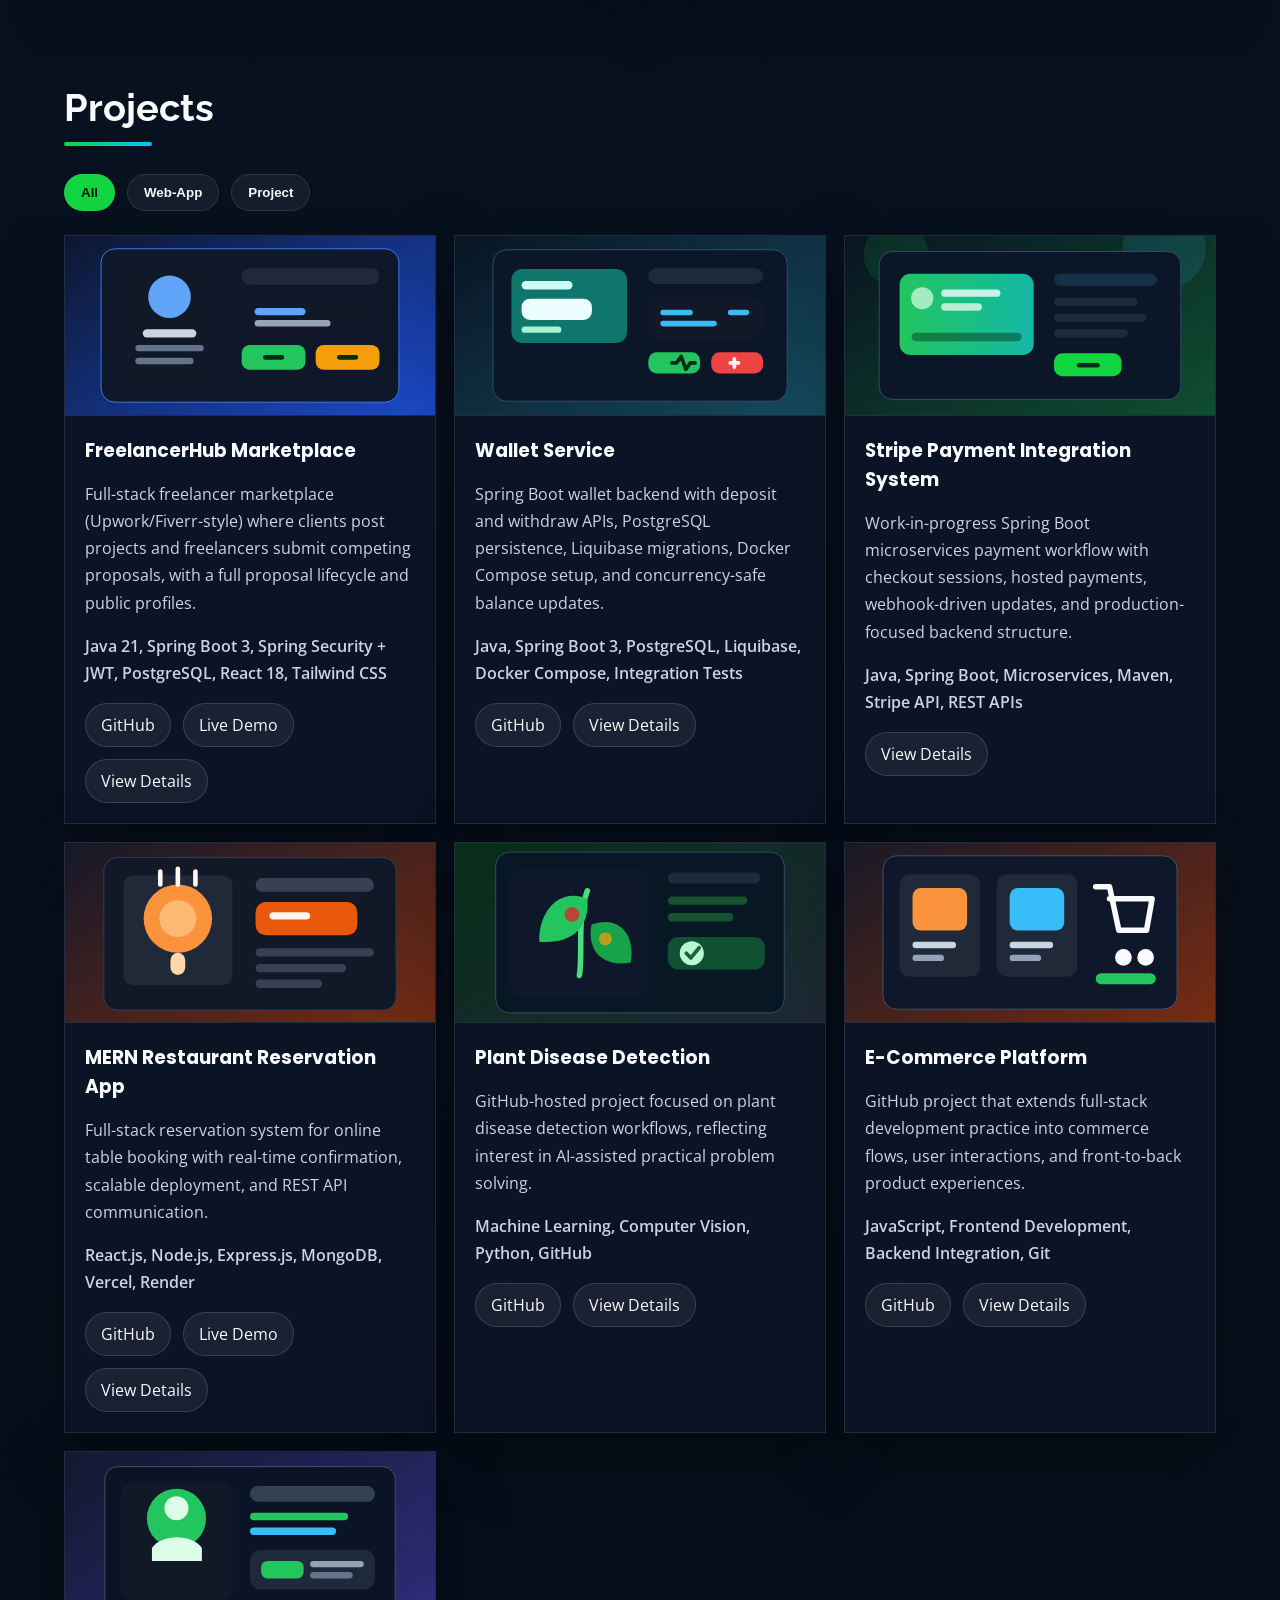
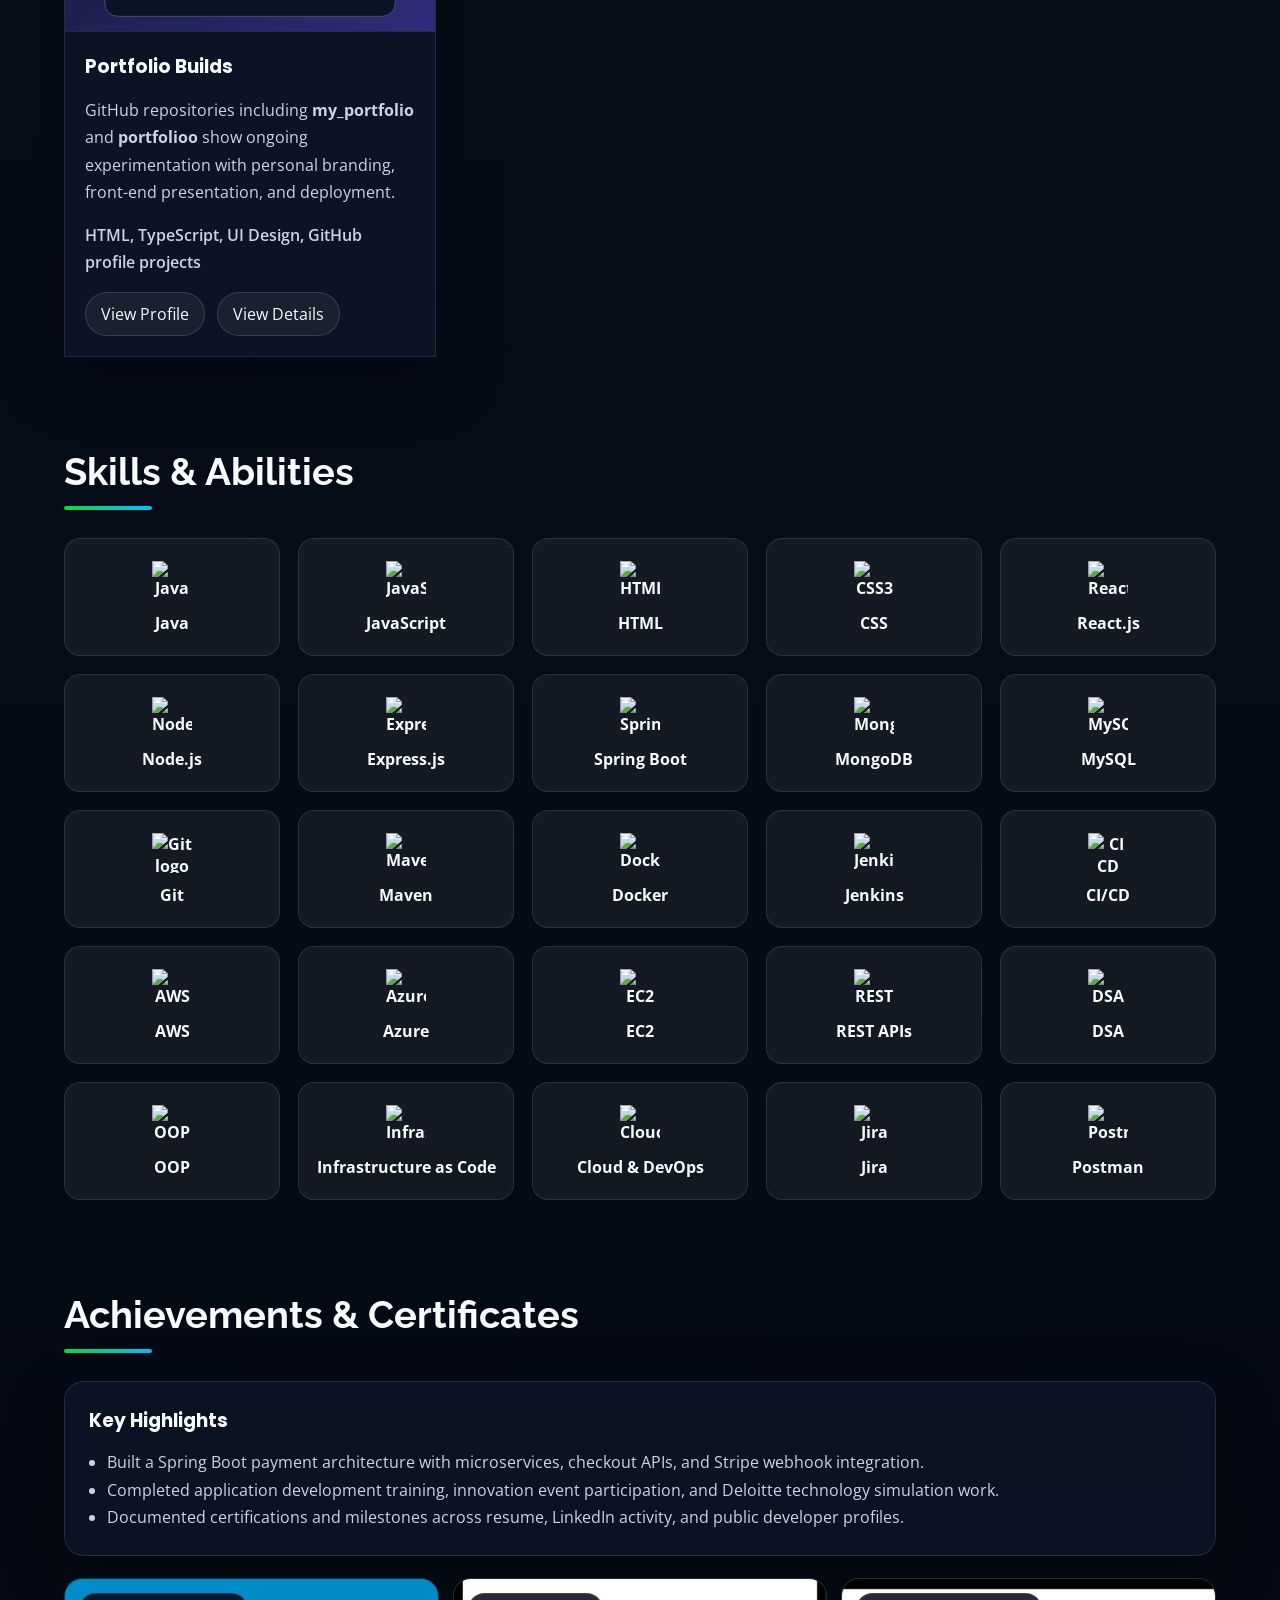
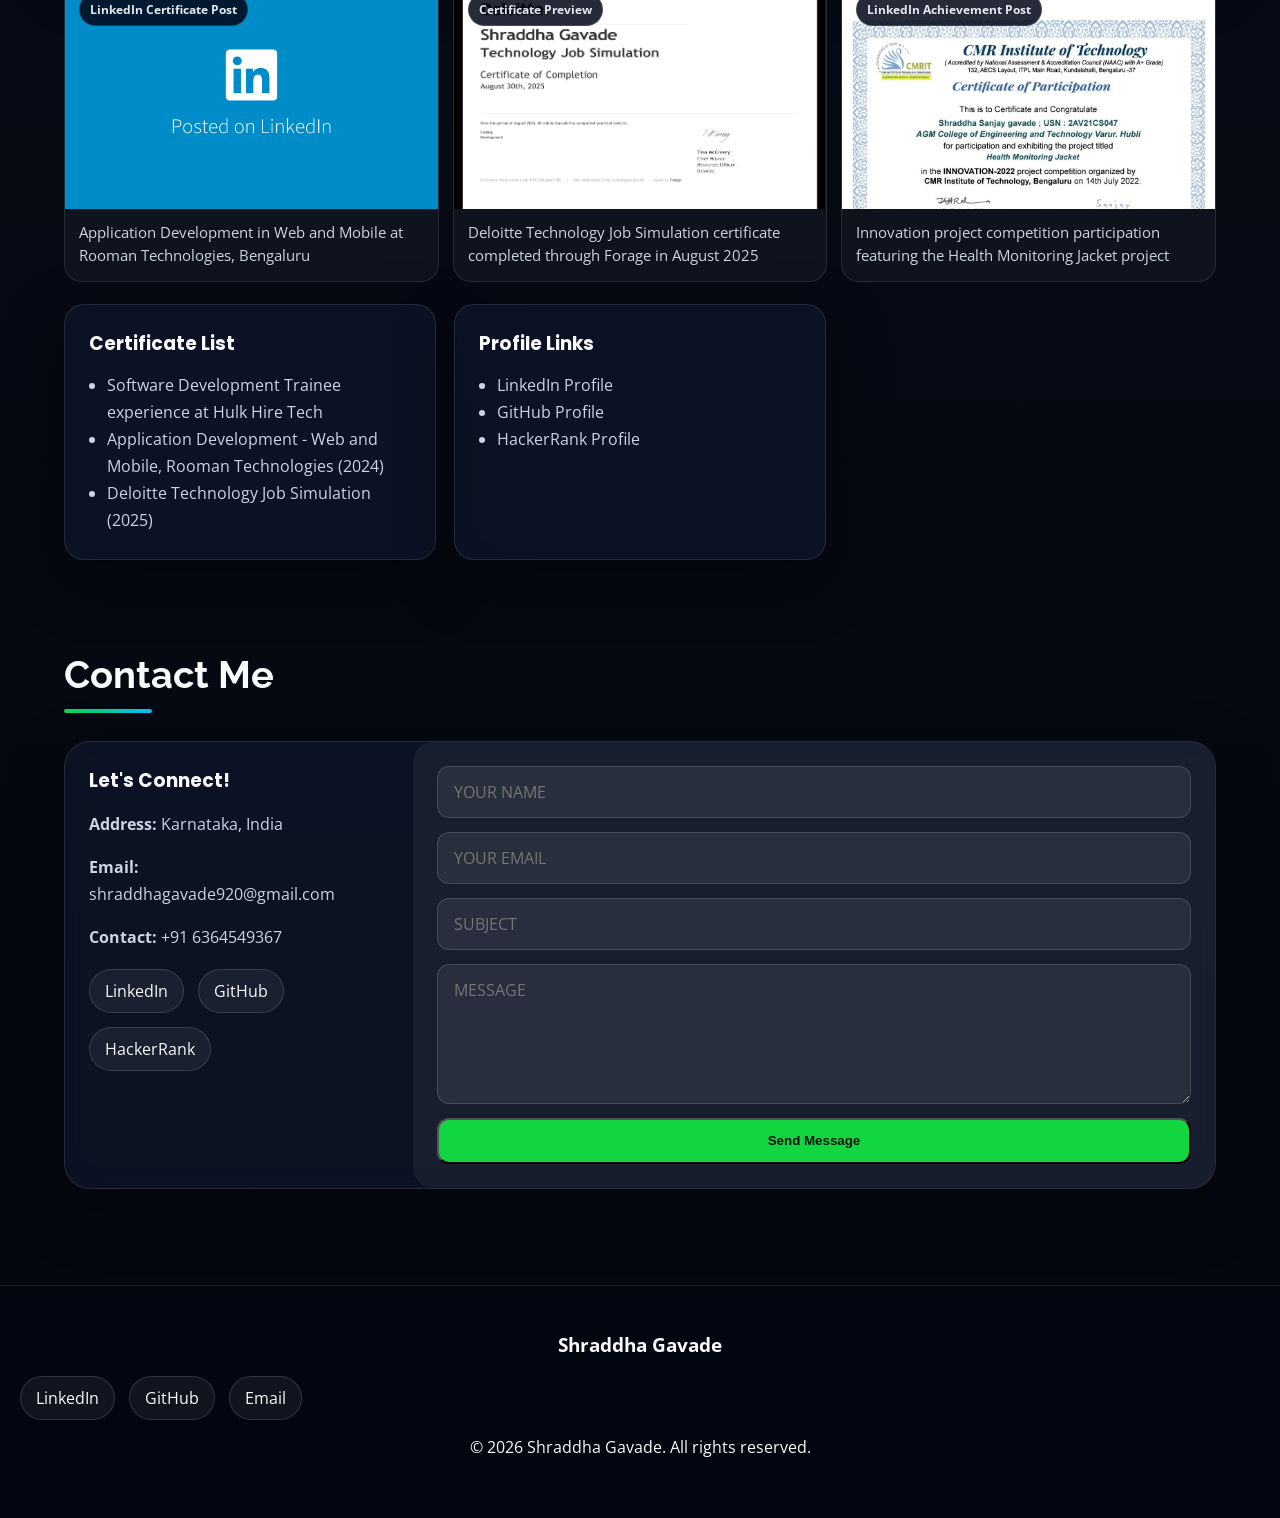
==== commit a06de5b1: "Update experience from resume, add FreelancerHub project, refresh resume PDF" ====
--- a/index.html
+++ b/index.html
@@ -96,7 +96,7 @@
               <p>Public GitHub repositories</p>
             </article>
             <article>
-              <span>3</span>
+              <span>2</span>
               <p>Industry roles across internship and trainee work</p>
             </article>
             <article>
@@ -154,25 +154,24 @@
 
       <div class="experience-list">
         <article class="panel">
+          <h3>Volvo Group</h3>
+          <p class="role">Software Development Intern | On-site</p>
+          <p class="date">April 2026 - Present</p>
+          <ul>
+            <li>Gained hands-on exposure to Java, Spring Boot, GraphQL, and Microservices while working closely with a 10+ member engineering team.</li>
+            <li>Collaborated with 2+ cross-functional teams on React-backend integration, API workflows, debugging, and end-to-end feature understanding.</li>
+            <li>Participated in 10+ sprint activities including planning, code reviews, debugging, and technical discussions within an Agile environment.</li>
+          </ul>
+        </article>
+
+        <article class="panel">
           <h3>Hulk Hire Tech</h3>
-          <p class="role">Java Developer Trainee | Remote</p>
-          <p class="date">Feb 2026 - Present</p>
+          <p class="role">Java Development Trainee | Remote</p>
+          <p class="date">Feb 2026 - April 2026</p>
           <ul>
-            <li>Developed a Spring Boot microservices-based payment system with secure service-to-service communication.</li>
-            <li>Designed 10+ REST APIs for checkout sessions, hosted payments, and transaction processing.</li>
-            <li>Integrated Stripe webhooks for real-time payment updates and validated workflows with Postman.</li>
-          </ul>
-        </article>
-
-        <article class="panel">
-          <h3>IndiyaSe</h3>
-          <p class="role">Software Developer Intern | On-Site</p>
-          <p class="date">Jan 2025 - Apr 2025</p>
-          <ul>
-            <li>Built 15+ reusable React.js components with better state and lifecycle handling.</li>
-            <li>Designed 10+ RESTful APIs using Node.js and Express.js.</li>
-            <li>Improved backend logic and query performance, reducing response time by 20-30%.</li>
-            <li>Worked in a 5-member agile team to deliver features through iterative development.</li>
+            <li>Developed a Spring Boot microservices-based payment system, enabling secure communication across multiple services and designing 10+ REST APIs for checkout sessions, hosted payments, and transaction processing.</li>
+            <li>Integrated the Stripe Payment Gateway with webhook-driven real-time payment updates, enabling 100% automated payment status synchronization across 3+ microservices.</li>
+            <li>Validated 20+ payment scenarios using Postman to ensure reliable end-to-end transaction processing.</li>
           </ul>
         </article>
       </div>
@@ -192,18 +191,19 @@
       <div class="projects-grid">
         <article class="project-card" data-category="fullstack">
           <div class="project-visual">
-            <img src="assets/project-freelancer.svg" alt="Freelancer marketplace project illustration">
-          </div>
-          <div class="project-body">
-            <h3>Freelancer Marketplace App</h3>
-            <p>
-              A freelancer marketplace experience focused on connecting clients and talent through
-              a polished web interface and marketplace-style product flow.
-            </p>
-            <p class="tech">Frontend Web App, Marketplace UI, Product Flow, Deployment on Vercel</p>
-            <div class="project-links">
-              <a href="https://freelancer-marketplace-app.vercel.app/" target="_blank" rel="noreferrer">Live Demo</a>
-              <button type="button" class="project-detail-btn" data-project="freelancer">View Details</button>
+            <img src="assets/project-freelancer.svg" alt="FreelancerHub marketplace project illustration">
+          </div>
+          <div class="project-body">
+            <h3>FreelancerHub Marketplace</h3>
+            <p>
+              Full-stack freelancer marketplace (Upwork/Fiverr-style) where clients post projects and
+              freelancers submit competing proposals, with a full proposal lifecycle and public profiles.
+            </p>
+            <p class="tech">Java 21, Spring Boot 3, Spring Security + JWT, PostgreSQL, React 18, Tailwind CSS</p>
+            <div class="project-links">
+              <a href="https://github.com/shraddhagavade/freelancer-marketplace-app.git" target="_blank" rel="noreferrer">GitHub</a>
+              <a href="https://freelancer-marketplace-app.onrender.com" target="_blank" rel="noreferrer">Live Demo</a>
+              <button type="button" class="project-detail-btn" data-project="freelancerhub">View Details</button>
             </div>
           </div>
         </article>
